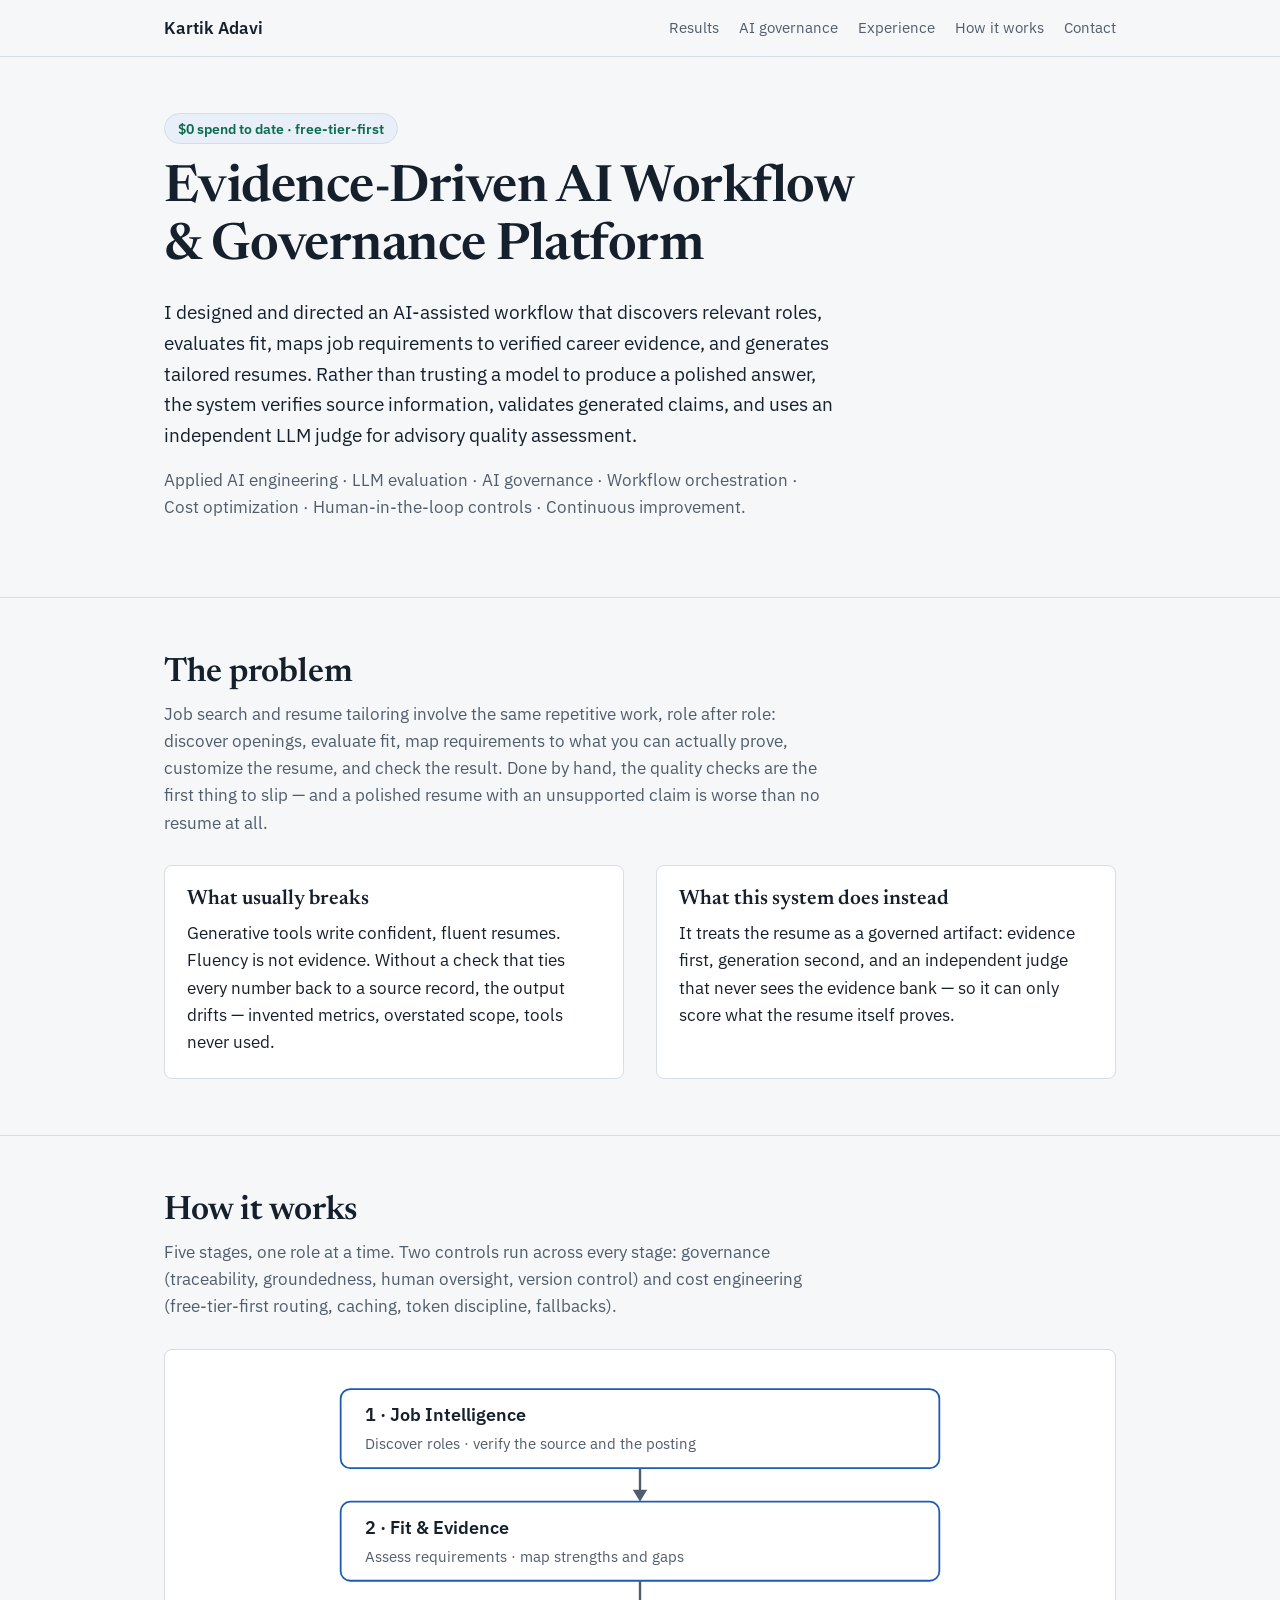
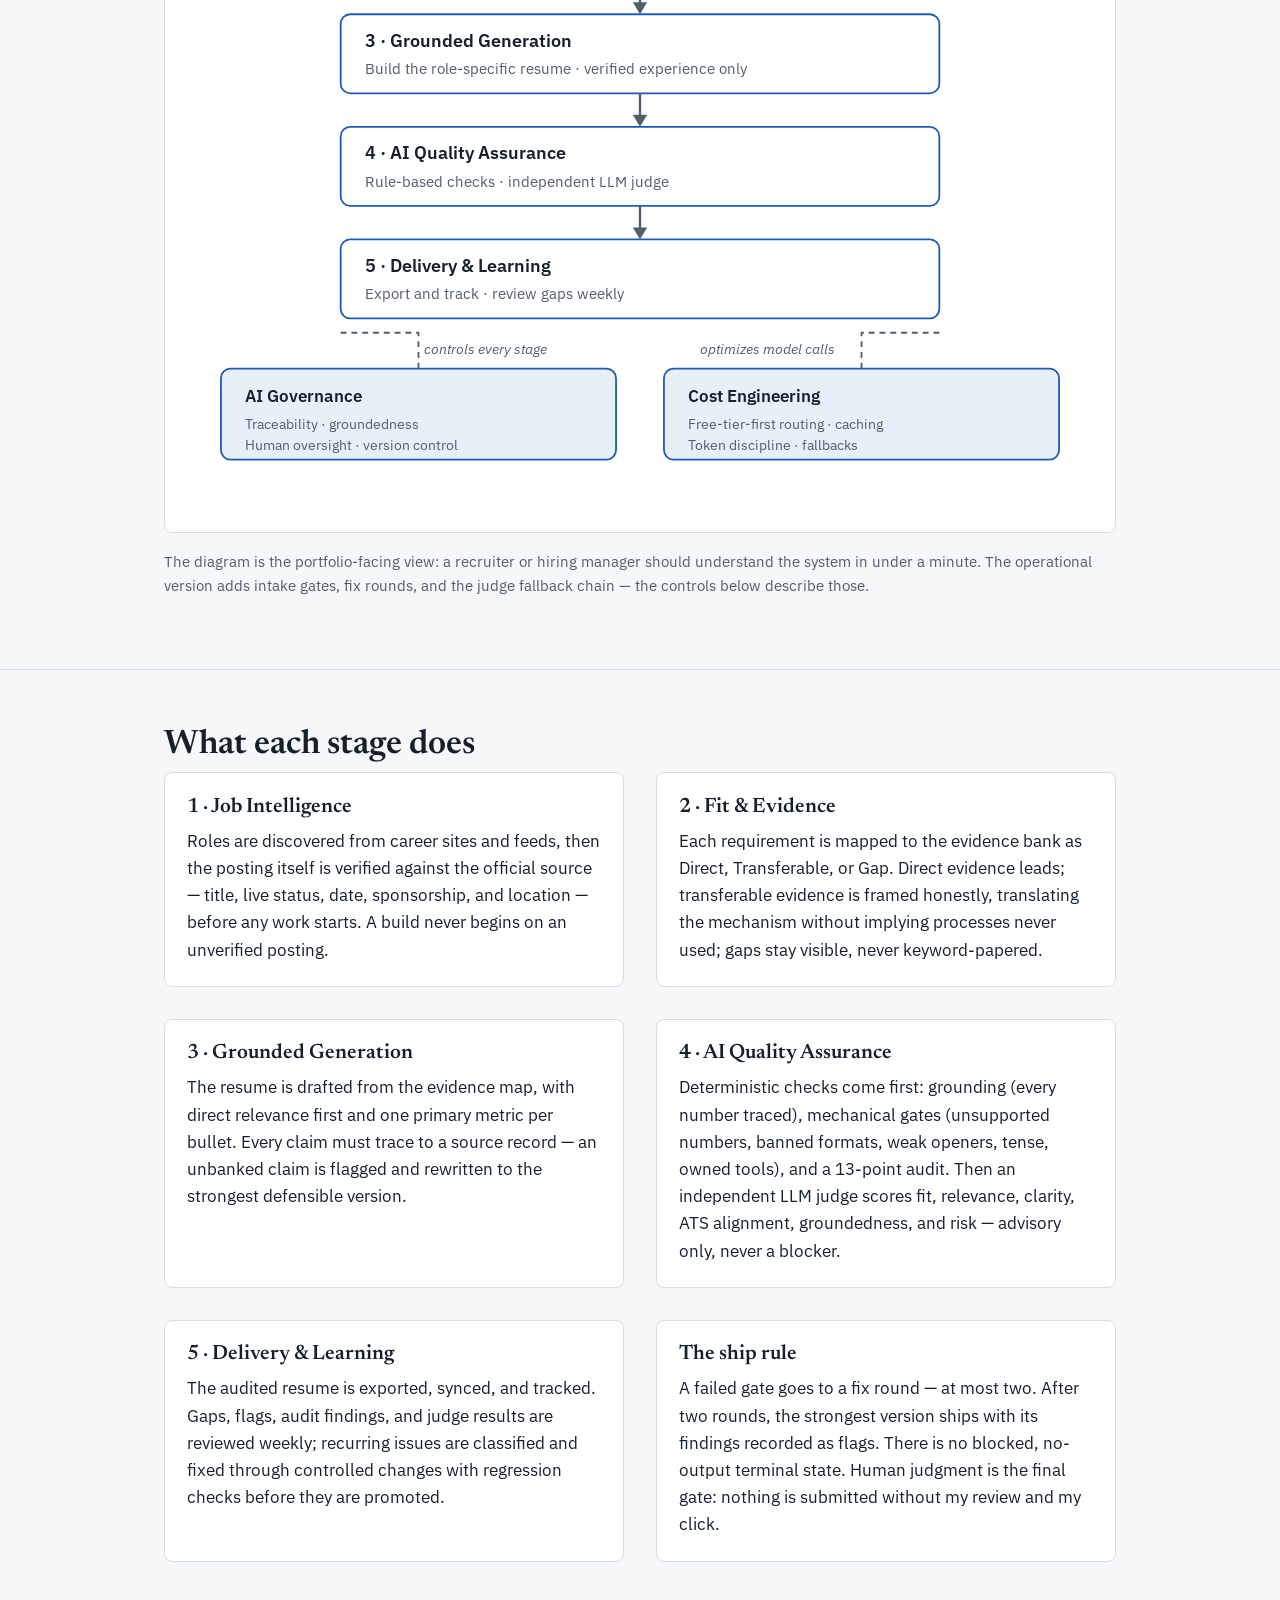
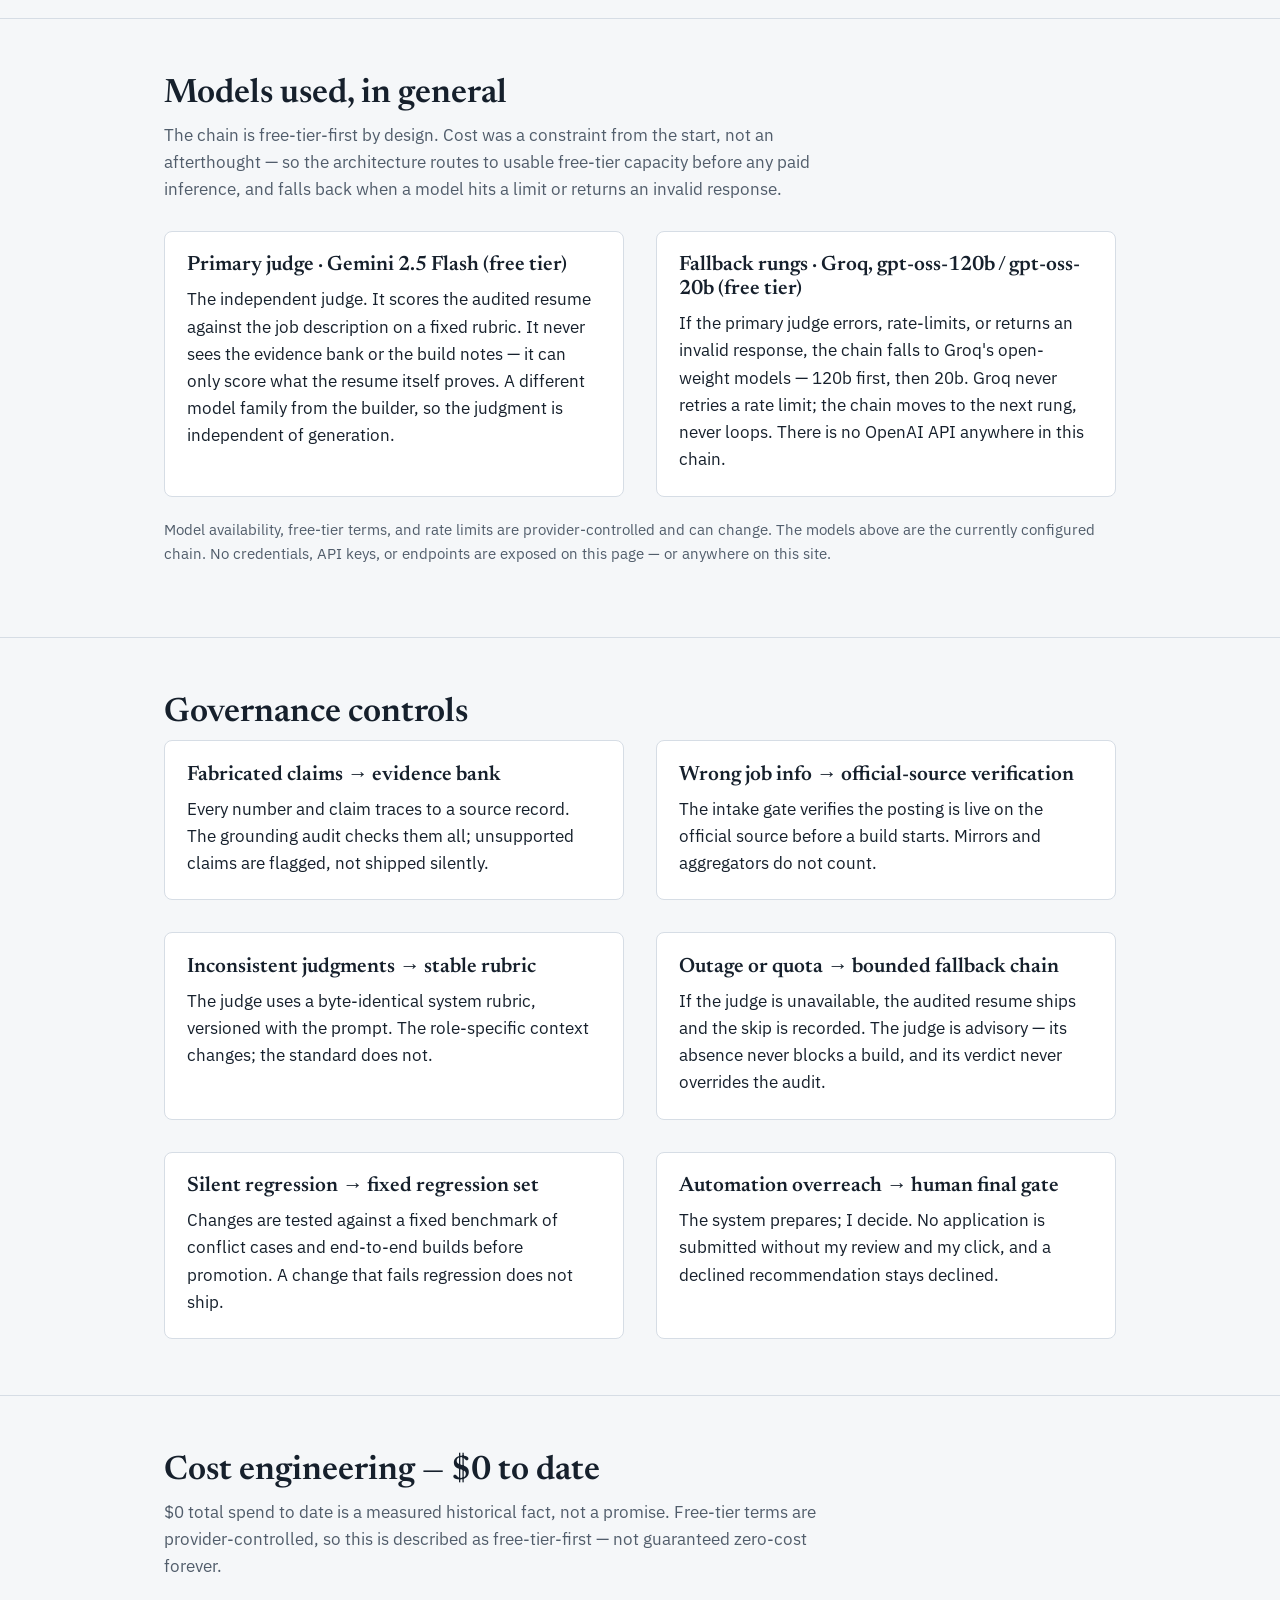
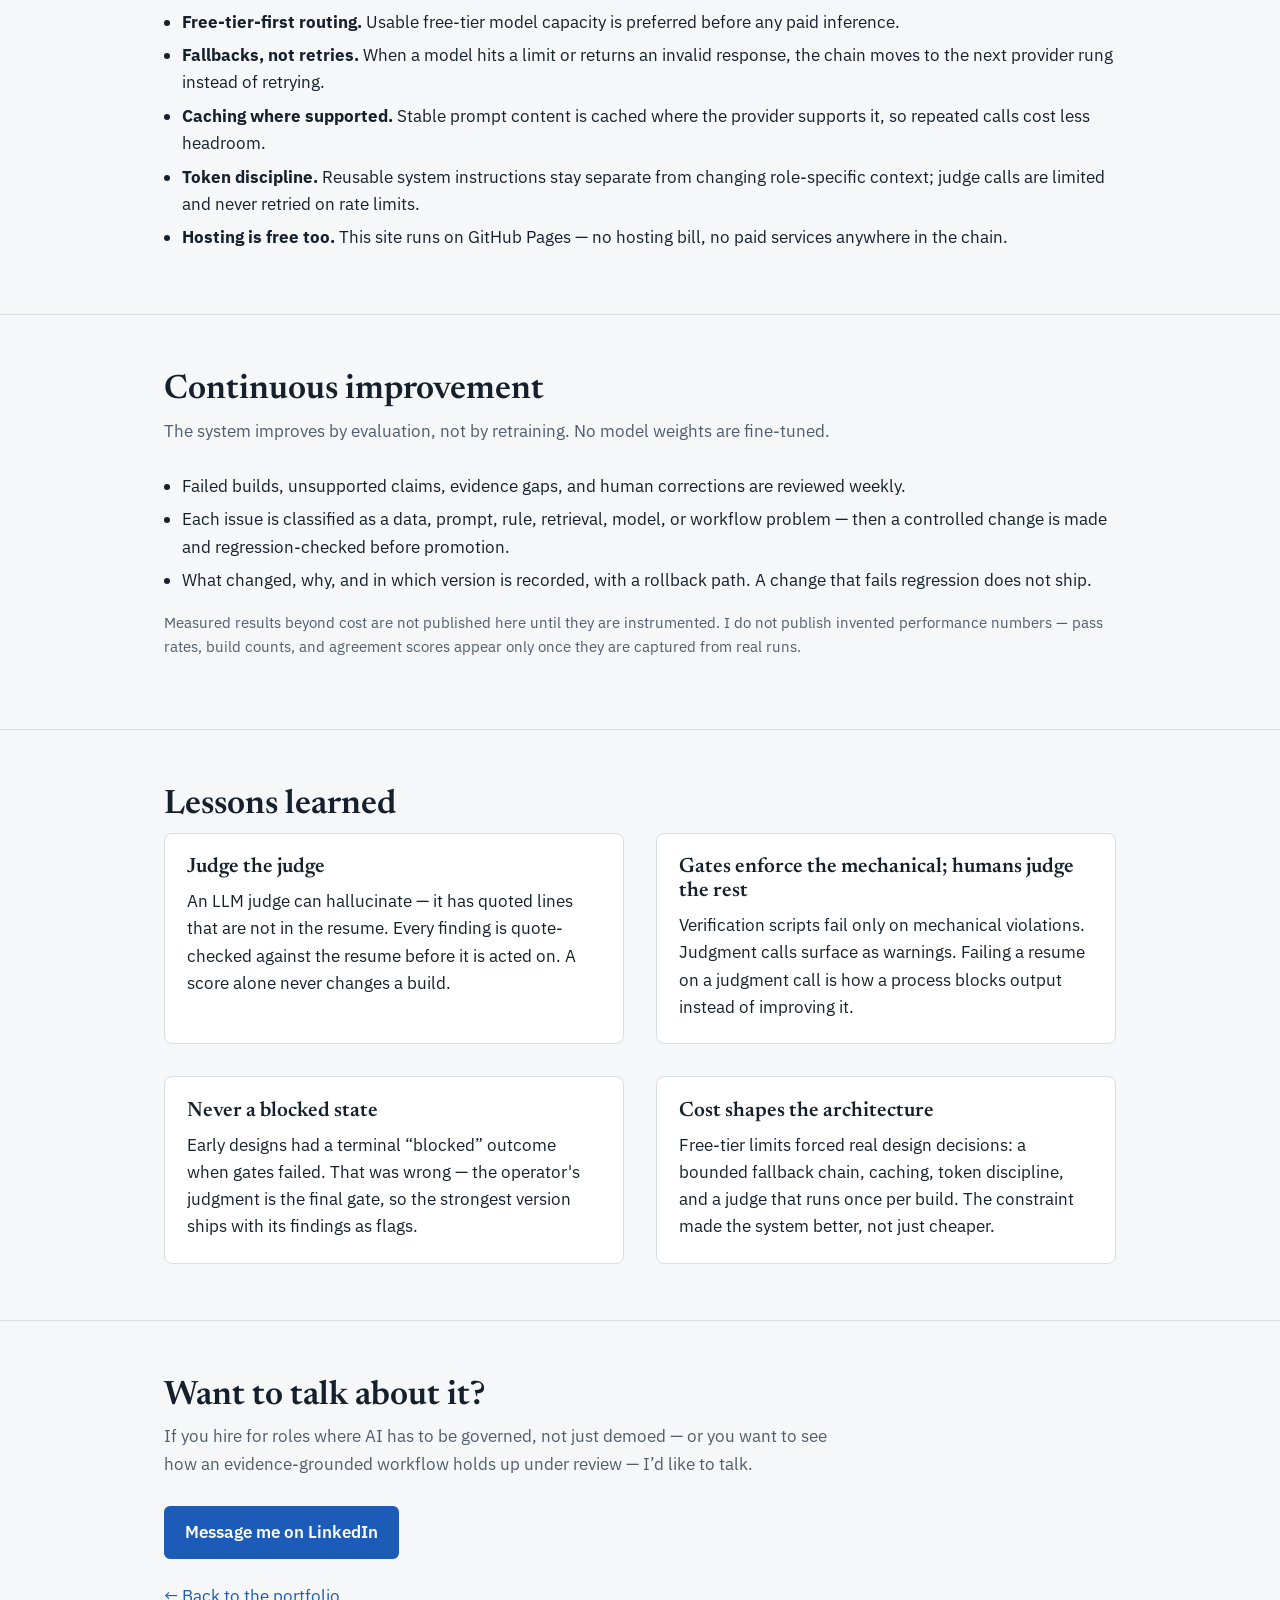
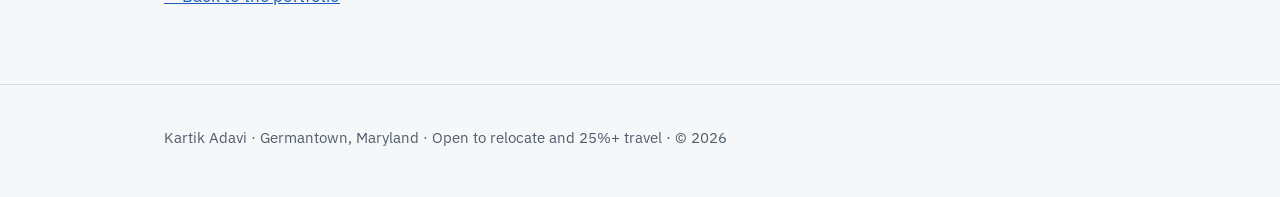
==== project.html @ 3d9ccdd4 "Add project page: Evidence-Driven AI Workflow & Governance Platform (SVG diagram, models, $0 cost, n" ====
<!DOCTYPE html>
<html lang="en">
<head>
<meta charset="utf-8">
<meta name="viewport" content="width=device-width, initial-scale=1">
<title>Evidence-Driven AI Workflow &amp; Governance Platform | Kartik Adavi</title>
<meta name="description" content="How I designed and directed an evidence-grounded AI workflow that discovers roles, maps requirements to verified career evidence, and generates tailored resumes — with an independent LLM judge, governance controls, and $0 spend to date on free tiers.">
<meta property="og:title" content="Evidence-Driven AI Workflow &amp; Governance Platform | Kartik Adavi">
<meta property="og:description" content="Evidence-grounded generation, an independent LLM judge, hard quality gates, and human approval — built free-tier-first, $0 spend to date.">
<meta property="og:type" content="website">
<meta property="og:url" content="https://kartikadavi.github.io/project.html">
<meta name="theme-color" content="#f5f7f9">
<link rel="canonical" href="https://kartikadavi.github.io/project.html">
<link rel="preconnect" href="https://fonts.googleapis.com">
<link rel="preconnect" href="https://fonts.gstatic.com" crossorigin>
<link href="https://fonts.googleapis.com/css2?family=IBM+Plex+Sans:wght@400;500;600&family=Newsreader:opsz,wght@6..72,500;6..72,600&display=swap" rel="stylesheet">
<style>
:root{--bg:#f5f7f9;--surface:#fff;--ink:#16202c;--muted:#515d6b;--line:#d6dde5;--accent:#1d5bb8;--accent-ink:#fff;--soft:#e8eff9;--win:#0d6b4f;
--serif:"Newsreader",Georgia,"Times New Roman",serif;--sans:"IBM Plex Sans",system-ui,-apple-system,"Segoe UI",Roboto,sans-serif}
:root:not([data-theme="light"]){color-scheme:light}
@media (prefers-color-scheme:dark){:root:not([data-theme="light"]){--bg:#10161d;--surface:#18212b;--ink:#e8edf2;--muted:#a3afbc;--line:#2c3947;--accent:#7aa8ee;--accent-ink:#0b1420;--soft:#1c2a3d;--win:#59c9a0;color-scheme:dark}}
:root[data-theme="dark"]{--bg:#10161d;--surface:#18212b;--ink:#e8edf2;--muted:#a3afbc;--line:#2c3947;--accent:#7aa8ee;--accent-ink:#0b1420;--soft:#1c2a3d;--win:#59c9a0;color-scheme:dark}
*{box-sizing:border-box}
html{scroll-behavior:smooth}
@media (prefers-reduced-motion:reduce){html{scroll-behavior:auto}}
body{margin:0;background:var(--bg);color:var(--ink);font:400 1.0625rem/1.6 var(--sans);-webkit-font-smoothing:antialiased}
a{color:var(--accent)}
a:focus-visible{outline:3px solid var(--accent);outline-offset:2px;border-radius:3px}
.skip{position:absolute;left:-999px;top:0;background:var(--accent);color:var(--accent-ink);padding:.6rem 1rem;z-index:10}
.skip:focus{left:0}
.wrap{max-width:62rem;margin:0 auto;padding:0 1.25rem}
header.top{border-bottom:1px solid var(--line)}
header.top .wrap{display:flex;gap:1rem;align-items:center;justify-content:space-between;flex-wrap:wrap;padding-top:.9rem;padding-bottom:.9rem}
.brand{font:600 1.05rem var(--sans);color:var(--ink);text-decoration:none}
nav ul{display:flex;gap:1.25rem;list-style:none;margin:0;padding:0;flex-wrap:wrap}
nav a{color:var(--muted);text-decoration:none;font-size:.95rem}
nav a:hover{color:var(--ink);text-decoration:underline}
h1,h2,h3{font-family:var(--serif);font-weight:600;line-height:1.15;margin:0}
h1{font-size:clamp(2rem,5.5vw,3.2rem);letter-spacing:-.01em;max-width:22ch}
h2{font-size:clamp(1.6rem,3.5vw,2.1rem);margin-bottom:.5rem}
h3{font-size:1.3rem;margin-bottom:.4rem}
section{padding:3.5rem 0;border-top:1px solid var(--line)}
.lede{font-size:1.2rem;max-width:42rem;color:var(--ink);margin:1.25rem 0 0}
.sub{color:var(--muted);max-width:42rem;margin:0 0 1.75rem}
.hero{padding:3.5rem 0 3rem}
.pill{display:inline-block;font:600 .9rem var(--sans);color:var(--win);background:var(--soft);border:1px solid var(--line);border-radius:999px;padding:.3rem .8rem;margin-bottom:1rem}
.cols{display:grid;gap:2rem}
@media (min-width:46rem){.cols{grid-template-columns:1fr 1fr}}
.list{padding-left:1.1rem;margin:.5rem 0 0}
.list li{margin:.4rem 0}
.card{background:var(--surface);border:1px solid var(--line);border-radius:8px;padding:1.4rem}
.card h3{margin-bottom:.5rem}
.card p{margin:.4rem 0 0}
.diagram{background:var(--surface);border:1px solid var(--line);border-radius:8px;padding:1.25rem;overflow-x:auto}
.diagram svg{display:block;min-width:34rem;width:100%;height:auto}
.stage rect{fill:var(--surface);stroke:var(--accent);stroke-width:1.5;rx:8}
.stage text{fill:var(--ink);font-family:var(--sans)}
.stage .t{font-size:15px;font-weight:600}
.stage .s{font-size:12.5px;fill:var(--muted)}
.cross rect{fill:var(--soft);stroke:var(--accent);stroke-width:1.5;rx:8}
.cross text{fill:var(--ink);font-family:var(--sans)}
.cross .t{font-size:14px;font-weight:600}
.cross .s{font-size:12px;fill:var(--muted)}
.arrow{stroke:var(--muted);stroke-width:2;fill:none}
.dash{stroke:var(--muted);stroke-width:1.5;stroke-dasharray:5 4;fill:none}
.dlabel{font-size:11.5px;fill:var(--muted);font-family:var(--sans);font-style:italic}
.note{font-size:.95rem;color:var(--muted)}
footer{padding:2.5rem 0 3rem;border-top:1px solid var(--line);color:var(--muted);font-size:.95rem}
@media print{nav{display:none}body{background:#fff}section{padding:1.5rem 0}}
</style>
</head>
<body>
<a class="skip" href="#main">Skip to content</a>
<header class="top"><div class="wrap">
<a class="brand" href="index.html">Kartik Adavi</a>
<nav aria-label="Primary"><ul>
<li><a href="index.html#results">Results</a></li>
<li><a href="index.html#ai">AI governance</a></li>
<li><a href="index.html#experience">Experience</a></li>
<li><a href="#how">How it works</a></li>
<li><a href="index.html#contact">Contact</a></li>
</ul></nav>
</div></header>

<main id="main">
<section class="hero" id="top" style="border-top:0"><div class="wrap">
<span class="pill">$0 spend to date · free-tier-first</span>
<h1>Evidence-Driven AI Workflow &amp; Governance Platform</h1>
<p class="lede">I designed and directed an AI-assisted workflow that discovers relevant roles, evaluates fit, maps job requirements to verified career evidence, and generates tailored resumes. Rather than trusting a model to produce a polished answer, the system verifies source information, validates generated claims, and uses an independent LLM judge for advisory quality assessment.</p>
<p class="sub" style="margin-top:1rem">Applied AI engineering · LLM evaluation · AI governance · Workflow orchestration · Cost optimization · Human-in-the-loop controls · Continuous improvement.</p>
</div></section>

<section id="problem"><div class="wrap">
<h2>The problem</h2>
<p class="sub">Job search and resume tailoring involve the same repetitive work, role after role: discover openings, evaluate fit, map requirements to what you can actually prove, customize the resume, and check the result. Done by hand, the quality checks are the first thing to slip — and a polished resume with an unsupported claim is worse than no resume at all.</p>
<div class="cols">
<div class="card"><h3>What usually breaks</h3><p>Generative tools write confident, fluent resumes. Fluency is not evidence. Without a check that ties every number back to a source record, the output drifts — invented metrics, overstated scope, tools never used.</p></div>
<div class="card"><h3>What this system does instead</h3><p>It treats the resume as a governed artifact: evidence first, generation second, and an independent judge that never sees the evidence bank — so it can only score what the resume itself proves.</p></div>
</div>
</div></section>

<section id="how"><div class="wrap">
<h2>How it works</h2>
<p class="sub">Five stages, one role at a time. Two controls run across every stage: governance (traceability, groundedness, human oversight, version control) and cost engineering (free-tier-first routing, caching, token discipline, fallbacks).</p>
<div class="diagram" role="img" aria-label="Five-stage workflow: Job Intelligence, Fit and Evidence, Grounded Generation, AI Quality Assurance, Delivery and Learning. AI Governance controls every stage; Cost Engineering optimizes model calls.">
<svg viewBox="0 0 760 620" xmlns="http://www.w3.org/2000/svg">
<!-- Stage 1 -->
<g class="stage"><rect x="130" y="16" width="500" height="66" rx="8"></rect><text class="t" x="150" y="43">1 · Job Intelligence</text><text class="s" x="150" y="66">Discover roles · verify the source and the posting</text></g>
<!-- Arrow 1-2 -->
<path class="arrow" d="M380 82 L380 104"></path><path d="M374 100 L380 110 L386 100 Z" fill="var(--muted)"></path>
<!-- Stage 2 -->
<g class="stage"><rect x="130" y="110" width="500" height="66" rx="8"></rect><text class="t" x="150" y="137">2 · Fit &amp; Evidence</text><text class="s" x="150" y="160">Assess requirements · map strengths and gaps</text></g>
<!-- Arrow 2-3 -->
<path class="arrow" d="M380 176 L380 198"></path><path d="M374 194 L380 204 L386 194 Z" fill="var(--muted)"></path>
<!-- Stage 3 -->
<g class="stage"><rect x="130" y="204" width="500" height="66" rx="8"></rect><text class="t" x="150" y="231">3 · Grounded Generation</text><text class="s" x="150" y="254">Build the role-specific resume · verified experience only</text></g>
<!-- Arrow 3-4 -->
<path class="arrow" d="M380 270 L380 292"></path><path d="M374 288 L380 298 L386 288 Z" fill="var(--muted)"></path>
<!-- Stage 4 -->
<g class="stage"><rect x="130" y="298" width="500" height="66" rx="8"></rect><text class="t" x="150" y="325">4 · AI Quality Assurance</text><text class="s" x="150" y="348">Rule-based checks · independent LLM judge</text></g>
<!-- Arrow 4-5 -->
<path class="arrow" d="M380 364 L380 386"></path><path d="M374 382 L380 392 L386 382 Z" fill="var(--muted)"></path>
<!-- Stage 5 -->
<g class="stage"><rect x="130" y="392" width="500" height="66" rx="8"></rect><text class="t" x="150" y="419">5 · Delivery &amp; Learning</text><text class="s" x="150" y="442">Export and track · review gaps weekly</text></g>
<!-- Governance box -->
<g class="cross"><rect x="30" y="500" width="330" height="76" rx="8"></rect><text class="t" x="50" y="528">AI Governance</text><text class="s" x="50" y="550">Traceability · groundedness</text><text class="s" x="50" y="568">Human oversight · version control</text></g>
<!-- Cost box -->
<g class="cross"><rect x="400" y="500" width="330" height="76" rx="8"></rect><text class="t" x="420" y="528">Cost Engineering</text><text class="s" x="420" y="550">Free-tier-first routing · caching</text><text class="s" x="420" y="568">Token discipline · fallbacks</text></g>
<!-- Dashed connectors -->
<path class="dash" d="M195 500 L195 470 L130 470"></path>
<path class="dash" d="M565 500 L565 470 L630 470"></path>
<text class="dlabel" x="200" y="488">controls every stage</text>
<text class="dlabel" x="430" y="488">optimizes model calls</text>
</svg>
</div>
<p class="note" style="margin-top:1rem">The diagram is the portfolio-facing view: a recruiter or hiring manager should understand the system in under a minute. The operational version adds intake gates, fix rounds, and the judge fallback chain — the controls below describe those.</p>
</div></section>

<section id="stages"><div class="wrap">
<h2>What each stage does</h2>
<div class="cols">
<div class="card"><h3>1 · Job Intelligence</h3><p>Roles are discovered from career sites and feeds, then the posting itself is verified against the official source — title, live status, date, sponsorship, and location — before any work starts. A build never begins on an unverified posting.</p></div>
<div class="card"><h3>2 · Fit &amp; Evidence</h3><p>Each requirement is mapped to the evidence bank as Direct, Transferable, or Gap. Direct evidence leads; transferable evidence is framed honestly, translating the mechanism without implying processes never used; gaps stay visible, never keyword-papered.</p></div>
<div class="card"><h3>3 · Grounded Generation</h3><p>The resume is drafted from the evidence map, with direct relevance first and one primary metric per bullet. Every claim must trace to a source record — an unbanked claim is flagged and rewritten to the strongest defensible version.</p></div>
<div class="card"><h3>4 · AI Quality Assurance</h3><p>Deterministic checks come first: grounding (every number traced), mechanical gates (unsupported numbers, banned formats, weak openers, tense, owned tools), and a 13-point audit. Then an independent LLM judge scores fit, relevance, clarity, ATS alignment, groundedness, and risk — advisory only, never a blocker.</p></div>
<div class="card"><h3>5 · Delivery &amp; Learning</h3><p>The audited resume is exported, synced, and tracked. Gaps, flags, audit findings, and judge results are reviewed weekly; recurring issues are classified and fixed through controlled changes with regression checks before they are promoted.</p></div>
<div class="card"><h3>The ship rule</h3><p>A failed gate goes to a fix round — at most two. After two rounds, the strongest version ships with its findings recorded as flags. There is no blocked, no-output terminal state. Human judgment is the final gate: nothing is submitted without my review and my click.</p></div>
</div>
</div></section>

<section id="models"><div class="wrap">
<h2>Models used, in general</h2>
<p class="sub">The chain is free-tier-first by design. Cost was a constraint from the start, not an afterthought — so the architecture routes to usable free-tier capacity before any paid inference, and falls back when a model hits a limit or returns an invalid response.</p>
<div class="cols">
<div class="card"><h3>Primary judge · Gemini 2.5 Flash (free tier)</h3><p>The independent judge. It scores the audited resume against the job description on a fixed rubric. It never sees the evidence bank or the build notes — it can only score what the resume itself proves. A different model family from the builder, so the judgment is independent of generation.</p></div>
<div class="card"><h3>Fallback rungs · Groq, gpt-oss-120b / gpt-oss-20b (free tier)</h3><p>If the primary judge errors, rate-limits, or returns an invalid response, the chain falls to Groq's open-weight models — 120b first, then 20b. Groq never retries a rate limit; the chain moves to the next rung, never loops. There is no OpenAI API anywhere in this chain.</p></div>
</div>
<p class="note" style="margin-top:1.25rem">Model availability, free-tier terms, and rate limits are provider-controlled and can change. The models above are the currently configured chain. No credentials, API keys, or endpoints are exposed on this page — or anywhere on this site.</p>
</div></section>

<section id="governance"><div class="wrap">
<h2>Governance controls</h2>
<div class="cols">
<div class="card"><h3>Fabricated claims → evidence bank</h3><p>Every number and claim traces to a source record. The grounding audit checks them all; unsupported claims are flagged, not shipped silently.</p></div>
<div class="card"><h3>Wrong job info → official-source verification</h3><p>The intake gate verifies the posting is live on the official source before a build starts. Mirrors and aggregators do not count.</p></div>
<div class="card"><h3>Inconsistent judgments → stable rubric</h3><p>The judge uses a byte-identical system rubric, versioned with the prompt. The role-specific context changes; the standard does not.</p></div>
<div class="card"><h3>Outage or quota → bounded fallback chain</h3><p>If the judge is unavailable, the audited resume ships and the skip is recorded. The judge is advisory — its absence never blocks a build, and its verdict never overrides the audit.</p></div>
<div class="card"><h3>Silent regression → fixed regression set</h3><p>Changes are tested against a fixed benchmark of conflict cases and end-to-end builds before promotion. A change that fails regression does not ship.</p></div>
<div class="card"><h3>Automation overreach → human final gate</h3><p>The system prepares; I decide. No application is submitted without my review and my click, and a declined recommendation stays declined.</p></div>
</div>
</div></section>

<section id="cost"><div class="wrap">
<h2>Cost engineering — $0 to date</h2>
<p class="sub">$0 total spend to date is a measured historical fact, not a promise. Free-tier terms are provider-controlled, so this is described as free-tier-first — not guaranteed zero-cost forever.</p>
<ul class="list">
<li><strong>Free-tier-first routing.</strong> Usable free-tier model capacity is preferred before any paid inference.</li>
<li><strong>Fallbacks, not retries.</strong> When a model hits a limit or returns an invalid response, the chain moves to the next provider rung instead of retrying.</li>
<li><strong>Caching where supported.</strong> Stable prompt content is cached where the provider supports it, so repeated calls cost less headroom.</li>
<li><strong>Token discipline.</strong> Reusable system instructions stay separate from changing role-specific context; judge calls are limited and never retried on rate limits.</li>
<li><strong>Hosting is free too.</strong> This site runs on GitHub Pages — no hosting bill, no paid services anywhere in the chain.</li>
</ul>
</div></section>

<section id="improvement"><div class="wrap">
<h2>Continuous improvement</h2>
<p class="sub">The system improves by evaluation, not by retraining. No model weights are fine-tuned.</p>
<ul class="list">
<li>Failed builds, unsupported claims, evidence gaps, and human corrections are reviewed weekly.</li>
<li>Each issue is classified as a data, prompt, rule, retrieval, model, or workflow problem — then a controlled change is made and regression-checked before promotion.</li>
<li>What changed, why, and in which version is recorded, with a rollback path. A change that fails regression does not ship.</li>
</ul>
<p class="note">Measured results beyond cost are not published here until they are instrumented. I do not publish invented performance numbers — pass rates, build counts, and agreement scores appear only once they are captured from real runs.</p>
</div></section>

<section id="lessons"><div class="wrap">
<h2>Lessons learned</h2>
<div class="cols">
<div class="card"><h3>Judge the judge</h3><p>An LLM judge can hallucinate — it has quoted lines that are not in the resume. Every finding is quote-checked against the resume before it is acted on. A score alone never changes a build.</p></div>
<div class="card"><h3>Gates enforce the mechanical; humans judge the rest</h3><p>Verification scripts fail only on mechanical violations. Judgment calls surface as warnings. Failing a resume on a judgment call is how a process blocks output instead of improving it.</p></div>
<div class="card"><h3>Never a blocked state</h3><p>Early designs had a terminal “blocked” outcome when gates failed. That was wrong — the operator's judgment is the final gate, so the strongest version ships with its findings as flags.</p></div>
<div class="card"><h3>Cost shapes the architecture</h3><p>Free-tier limits forced real design decisions: a bounded fallback chain, caching, token discipline, and a judge that runs once per build. The constraint made the system better, not just cheaper.</p></div>
</div>
</div></section>

<section id="contact"><div class="wrap">
<h2>Want to talk about it?</h2>
<p class="sub">If you hire for roles where AI has to be governed, not just demoed — or you want to see how an evidence-grounded workflow holds up under review — I’d like to talk.</p>
<div class="cta" style="margin-top:0"><a class="btn primary" href="https://www.linkedin.com/in/kartikadavi" rel="noopener" style="display:inline-block;padding:.7rem 1.2rem;border-radius:6px;font-weight:600;text-decoration:none;border:2px solid var(--accent);background:var(--accent);color:var(--accent-ink)">Message me on LinkedIn</a></div>
<p style="margin-top:1.5rem"><a href="index.html">← Back to the portfolio</a></p>
</div></section>
</main>

<footer><div class="wrap">Kartik Adavi · Germantown, Maryland · Open to relocate and 25%+ travel · © 2026</div></footer>
</body>
</html>
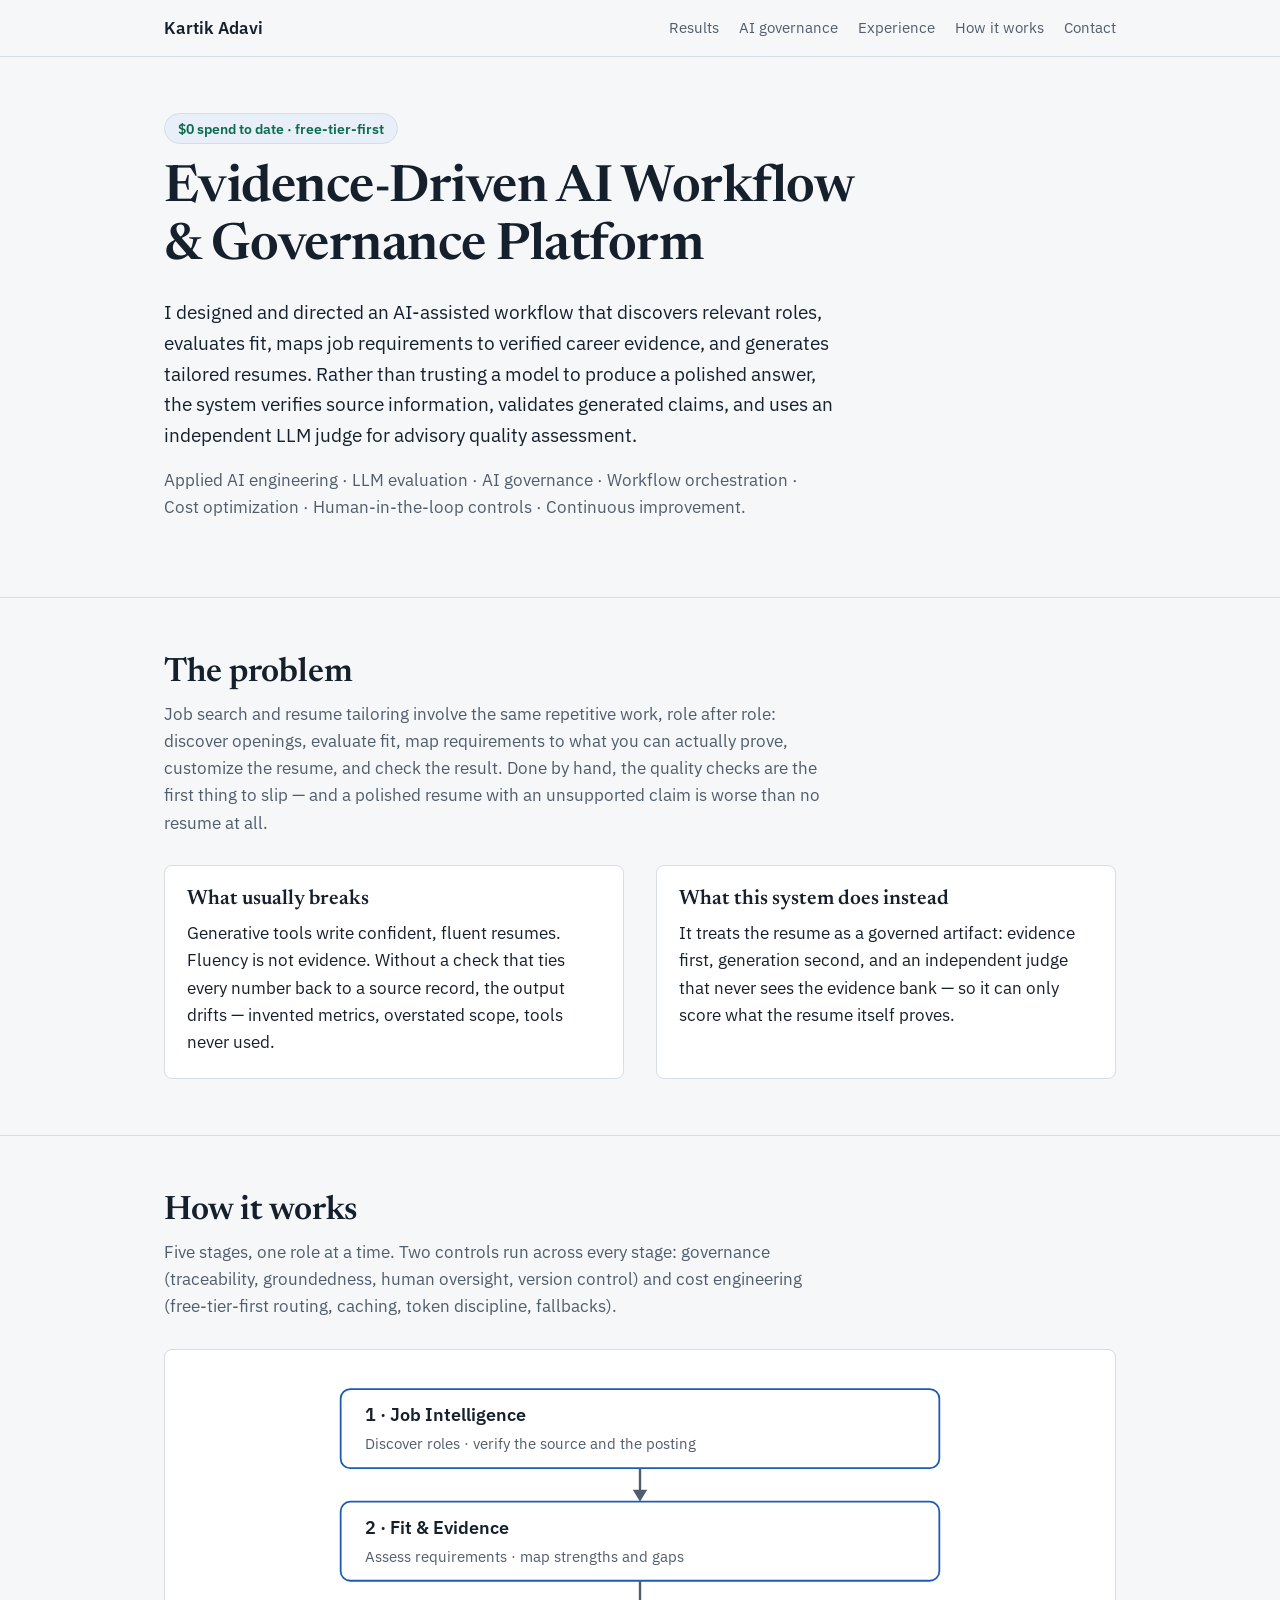
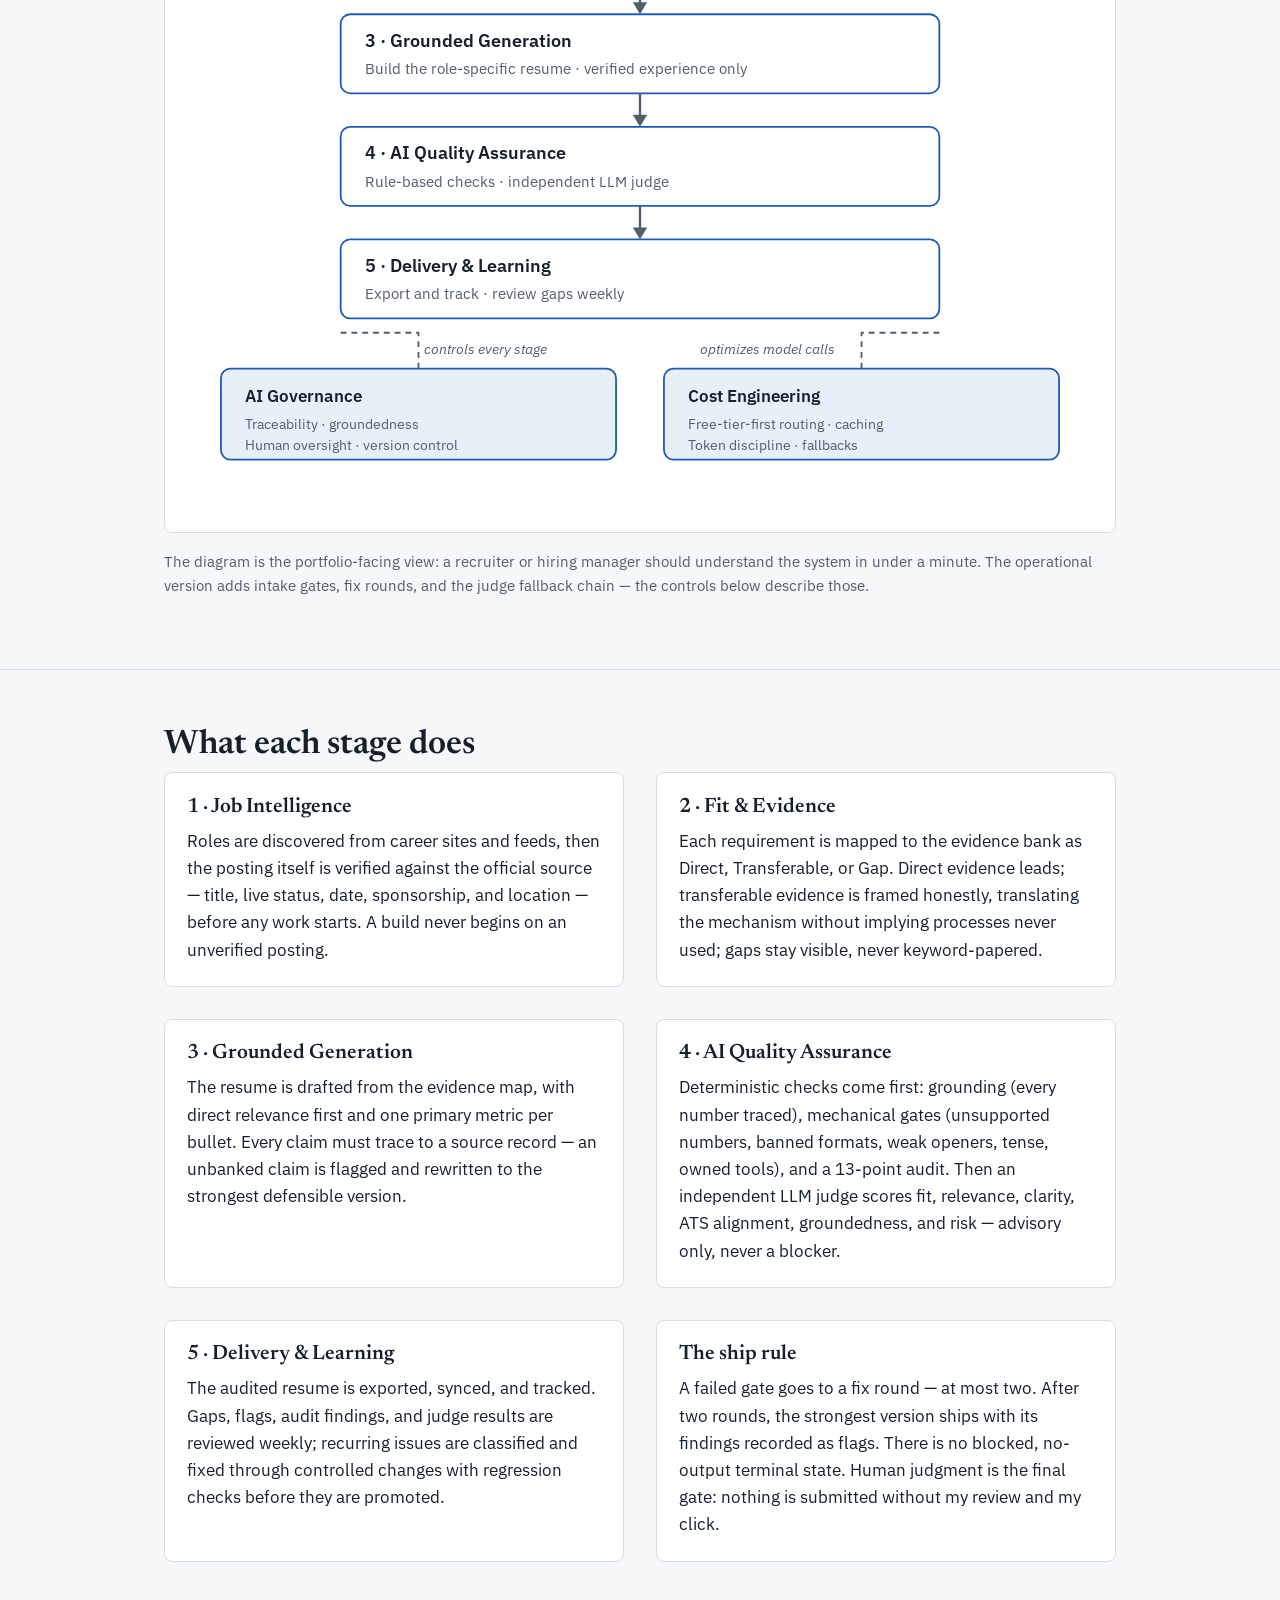
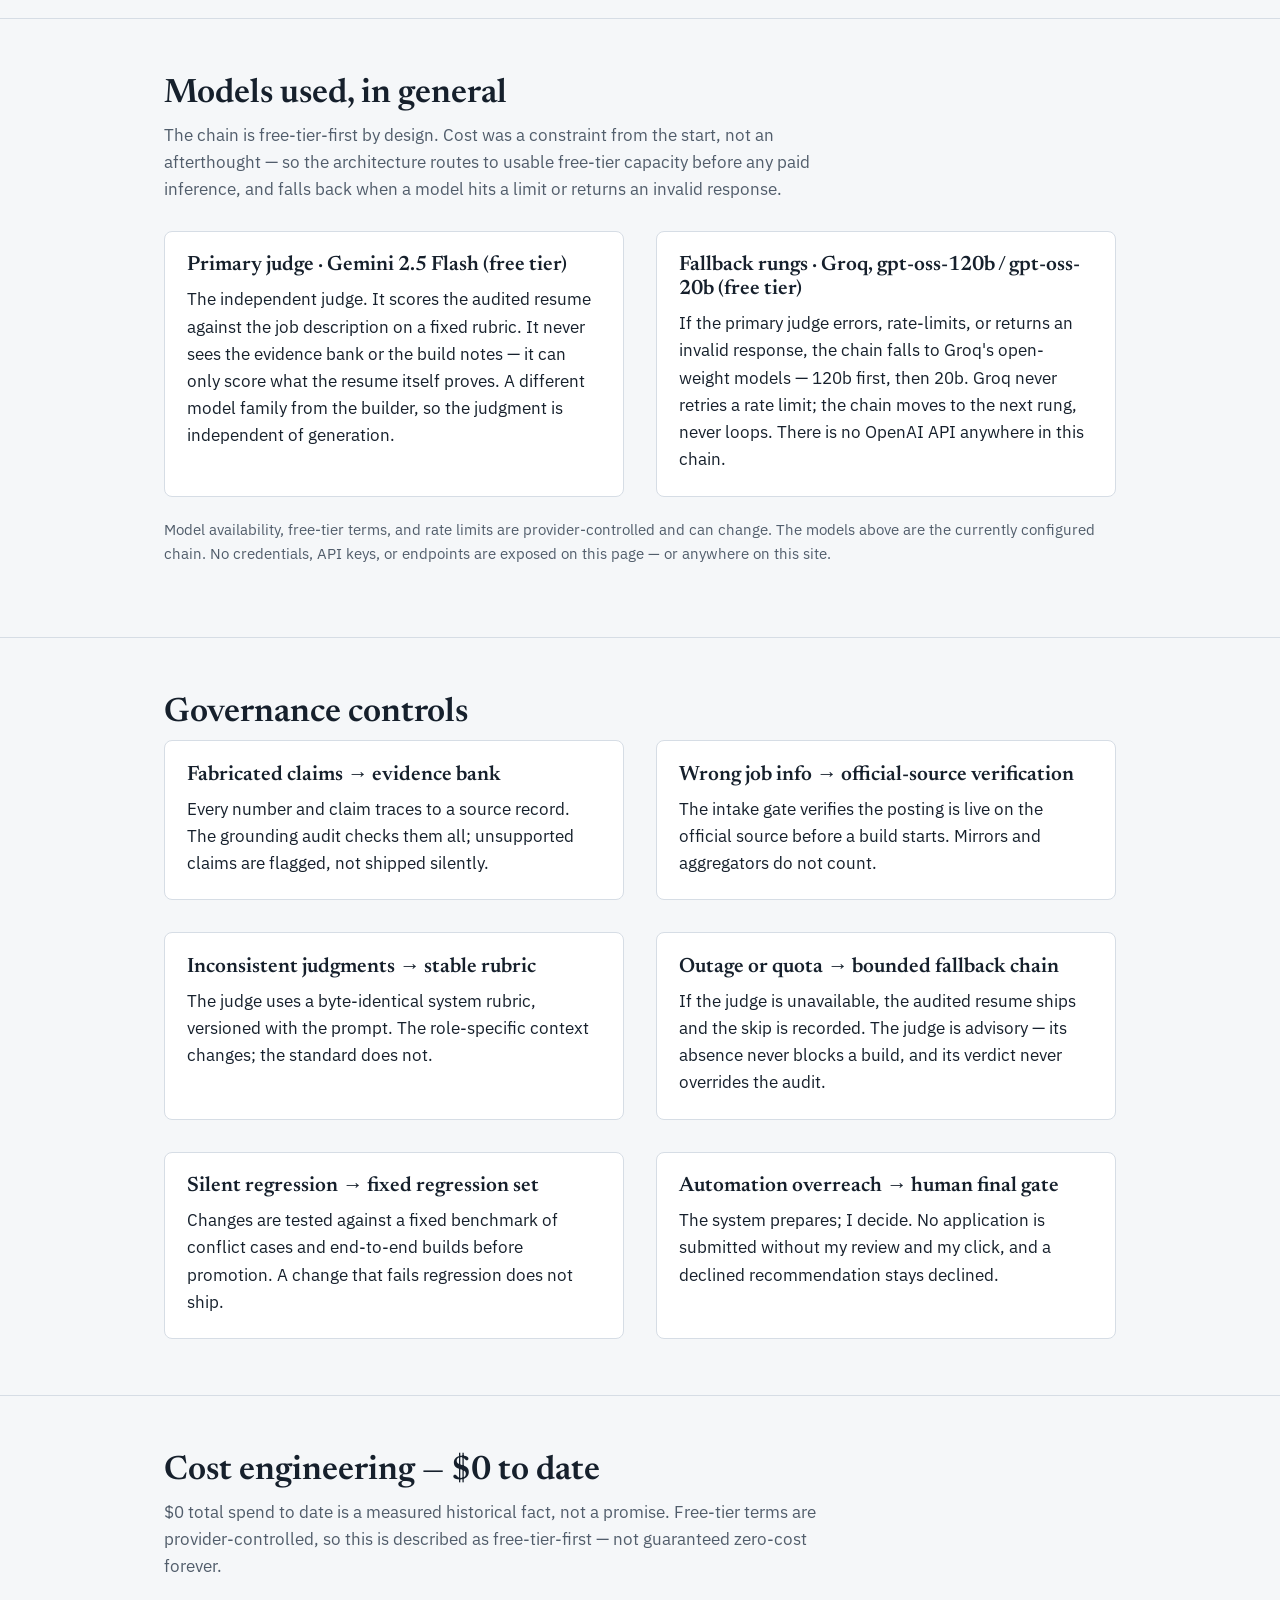
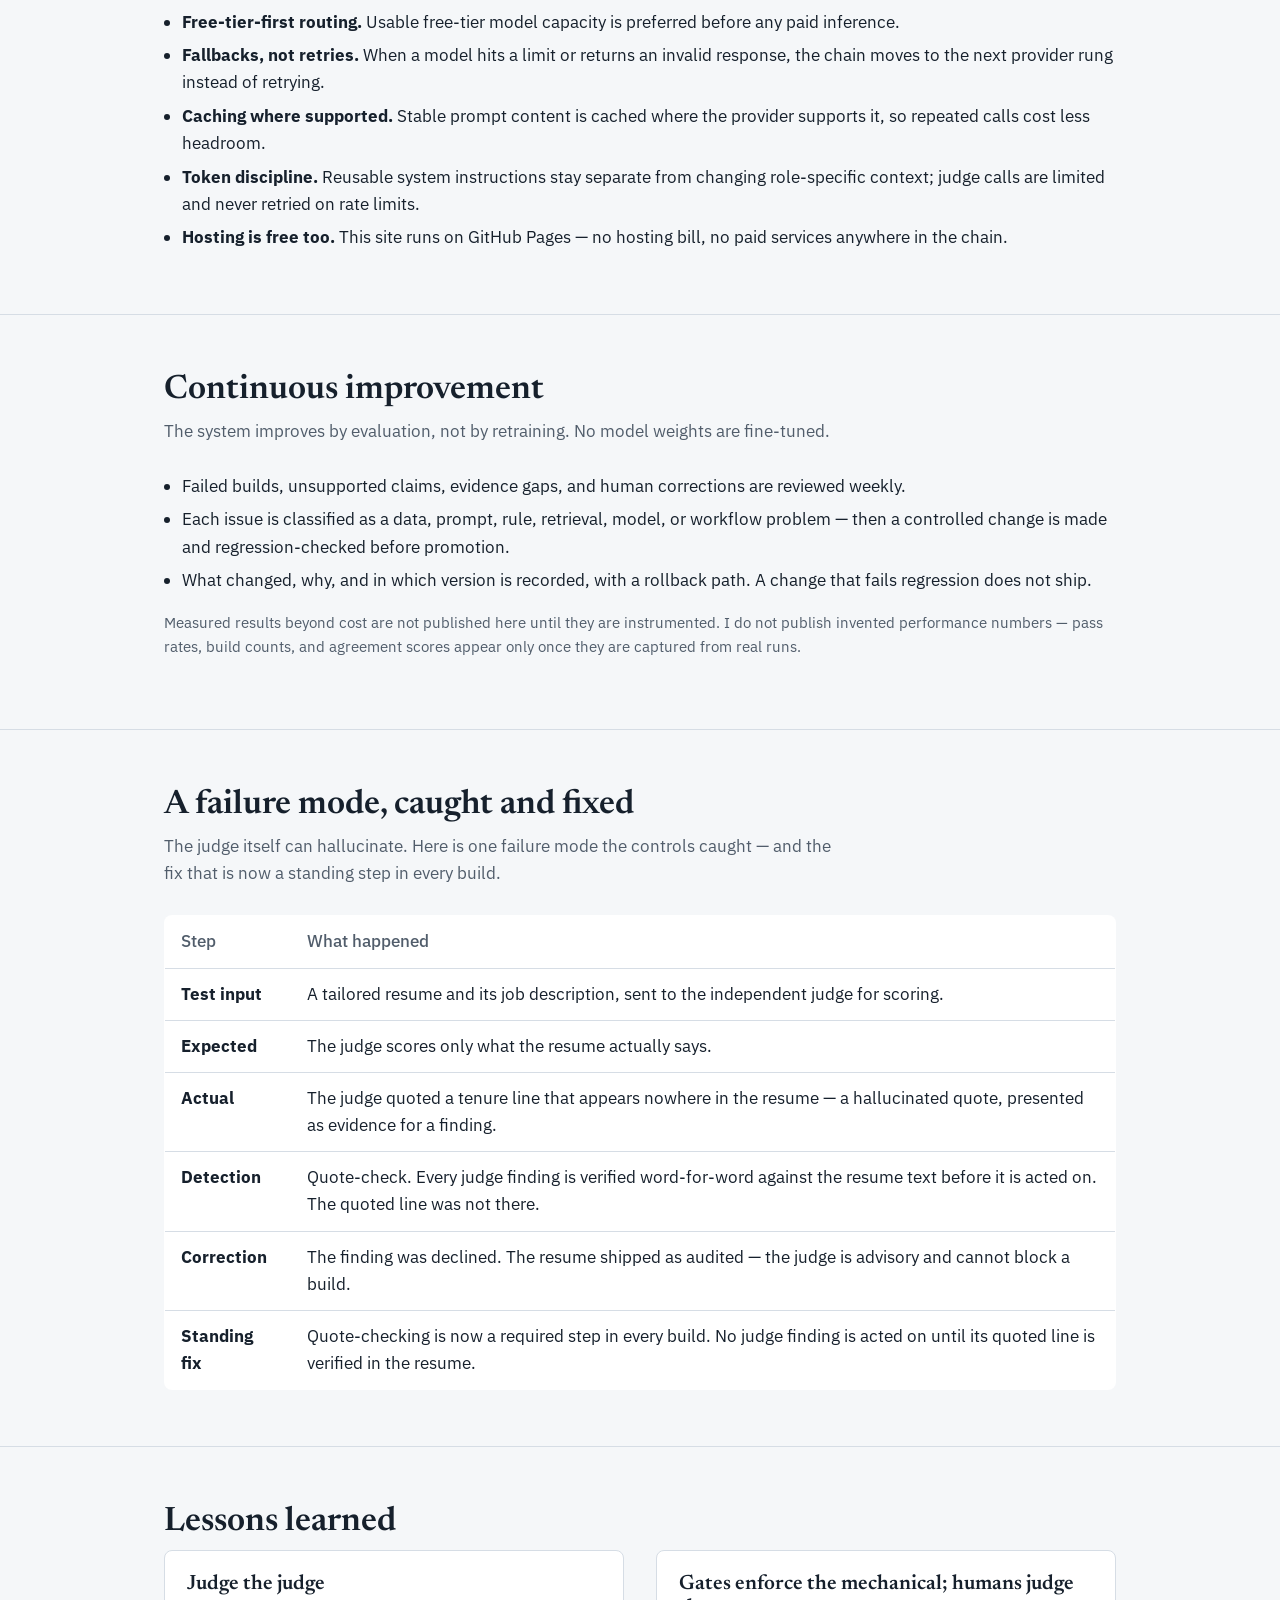
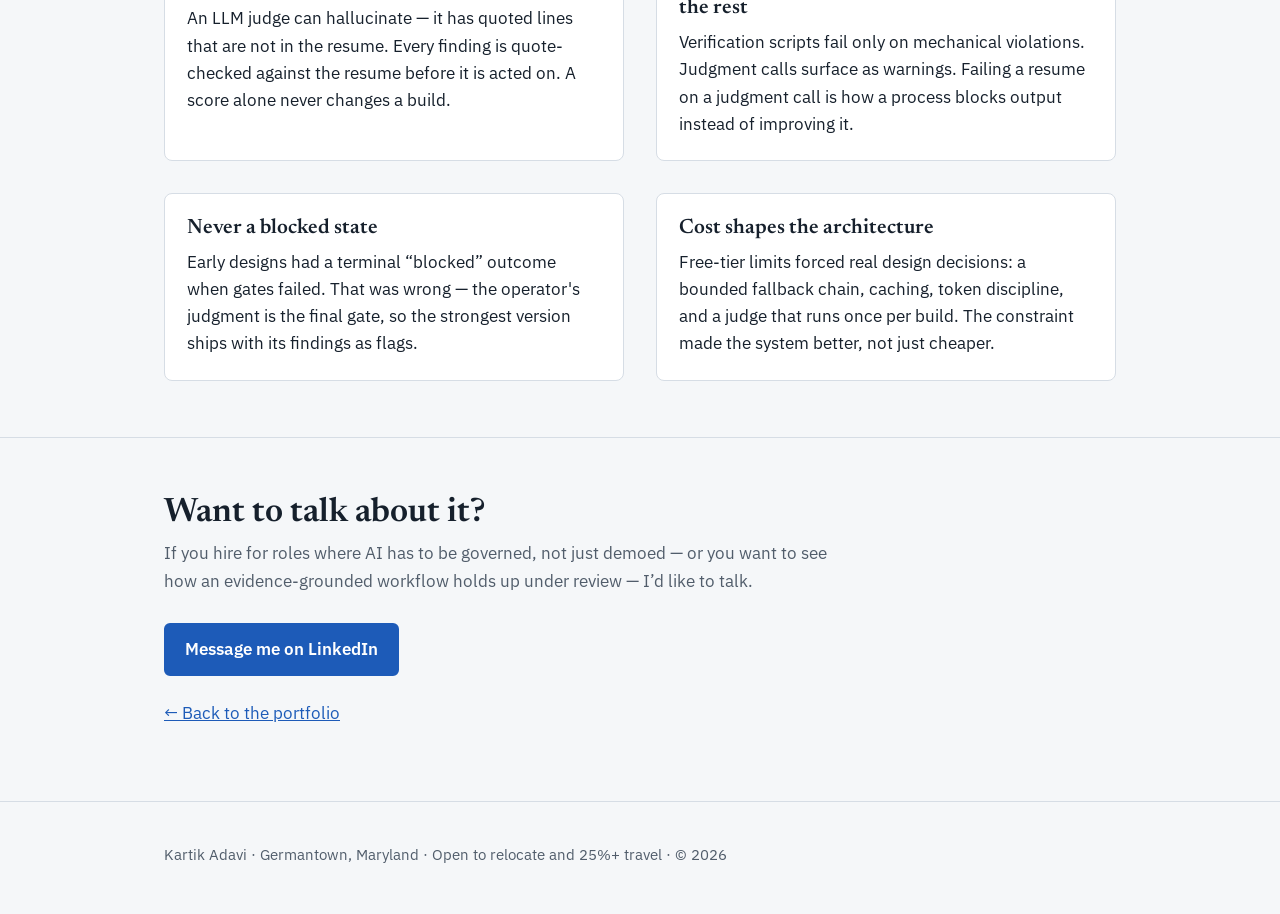
==== commit 9293e802: "Project page: add 'A failure mode, caught and fixed' section (judge hallucination, quote-check stand" ====
--- a/project.html
+++ b/project.html
@@ -193,6 +193,21 @@
 <p class="note">Measured results beyond cost are not published here until they are instrumented. I do not publish invented performance numbers — pass rates, build counts, and agreement scores appear only once they are captured from real runs.</p>
 </div></section>
 
+<section id="failure"><div class="wrap">
+<h2>A failure mode, caught and fixed</h2>
+<p class="sub">The judge itself can hallucinate. Here is one failure mode the controls caught — and the fix that is now a standing step in every build.</p>
+<div class="tablewrap" style="overflow-x:auto"><table class="ledger" style="width:100%;border-collapse:collapse;background:var(--surface);border:1px solid var(--line);border-radius:8px;overflow:hidden">
+<thead><tr><th scope="col" style="text-align:left;padding:.75rem 1rem;border-bottom:1px solid var(--line);font-weight:500;color:var(--muted)">Step</th><th scope="col" style="text-align:left;padding:.75rem 1rem;border-bottom:1px solid var(--line);font-weight:500;color:var(--muted)">What happened</th></tr></thead>
+<tbody>
+<tr><th scope="row" style="text-align:left;padding:.75rem 1rem;border-bottom:1px solid var(--line);vertical-align:top">Test input</th><td style="padding:.75rem 1rem;border-bottom:1px solid var(--line);vertical-align:top">A tailored resume and its job description, sent to the independent judge for scoring.</td></tr>
+<tr><th scope="row" style="text-align:left;padding:.75rem 1rem;border-bottom:1px solid var(--line);vertical-align:top">Expected</th><td style="padding:.75rem 1rem;border-bottom:1px solid var(--line);vertical-align:top">The judge scores only what the resume actually says.</td></tr>
+<tr><th scope="row" style="text-align:left;padding:.75rem 1rem;border-bottom:1px solid var(--line);vertical-align:top">Actual</th><td style="padding:.75rem 1rem;border-bottom:1px solid var(--line);vertical-align:top">The judge quoted a tenure line that appears nowhere in the resume — a hallucinated quote, presented as evidence for a finding.</td></tr>
+<tr><th scope="row" style="text-align:left;padding:.75rem 1rem;border-bottom:1px solid var(--line);vertical-align:top">Detection</th><td style="padding:.75rem 1rem;border-bottom:1px solid var(--line);vertical-align:top">Quote-check. Every judge finding is verified word-for-word against the resume text before it is acted on. The quoted line was not there.</td></tr>
+<tr><th scope="row" style="text-align:left;padding:.75rem 1rem;border-bottom:1px solid var(--line);vertical-align:top">Correction</th><td style="padding:.75rem 1rem;border-bottom:1px solid var(--line);vertical-align:top">The finding was declined. The resume shipped as audited — the judge is advisory and cannot block a build.</td></tr>
+<tr><th scope="row" style="text-align:left;padding:.75rem 1rem;border-bottom:0;vertical-align:top">Standing fix</th><td style="padding:.75rem 1rem;border-bottom:0;vertical-align:top">Quote-checking is now a required step in every build. No judge finding is acted on until its quoted line is verified in the resume.</td></tr>
+</tbody></table></div>
+</div></section>
+
 <section id="lessons"><div class="wrap">
 <h2>Lessons learned</h2>
 <div class="cols">
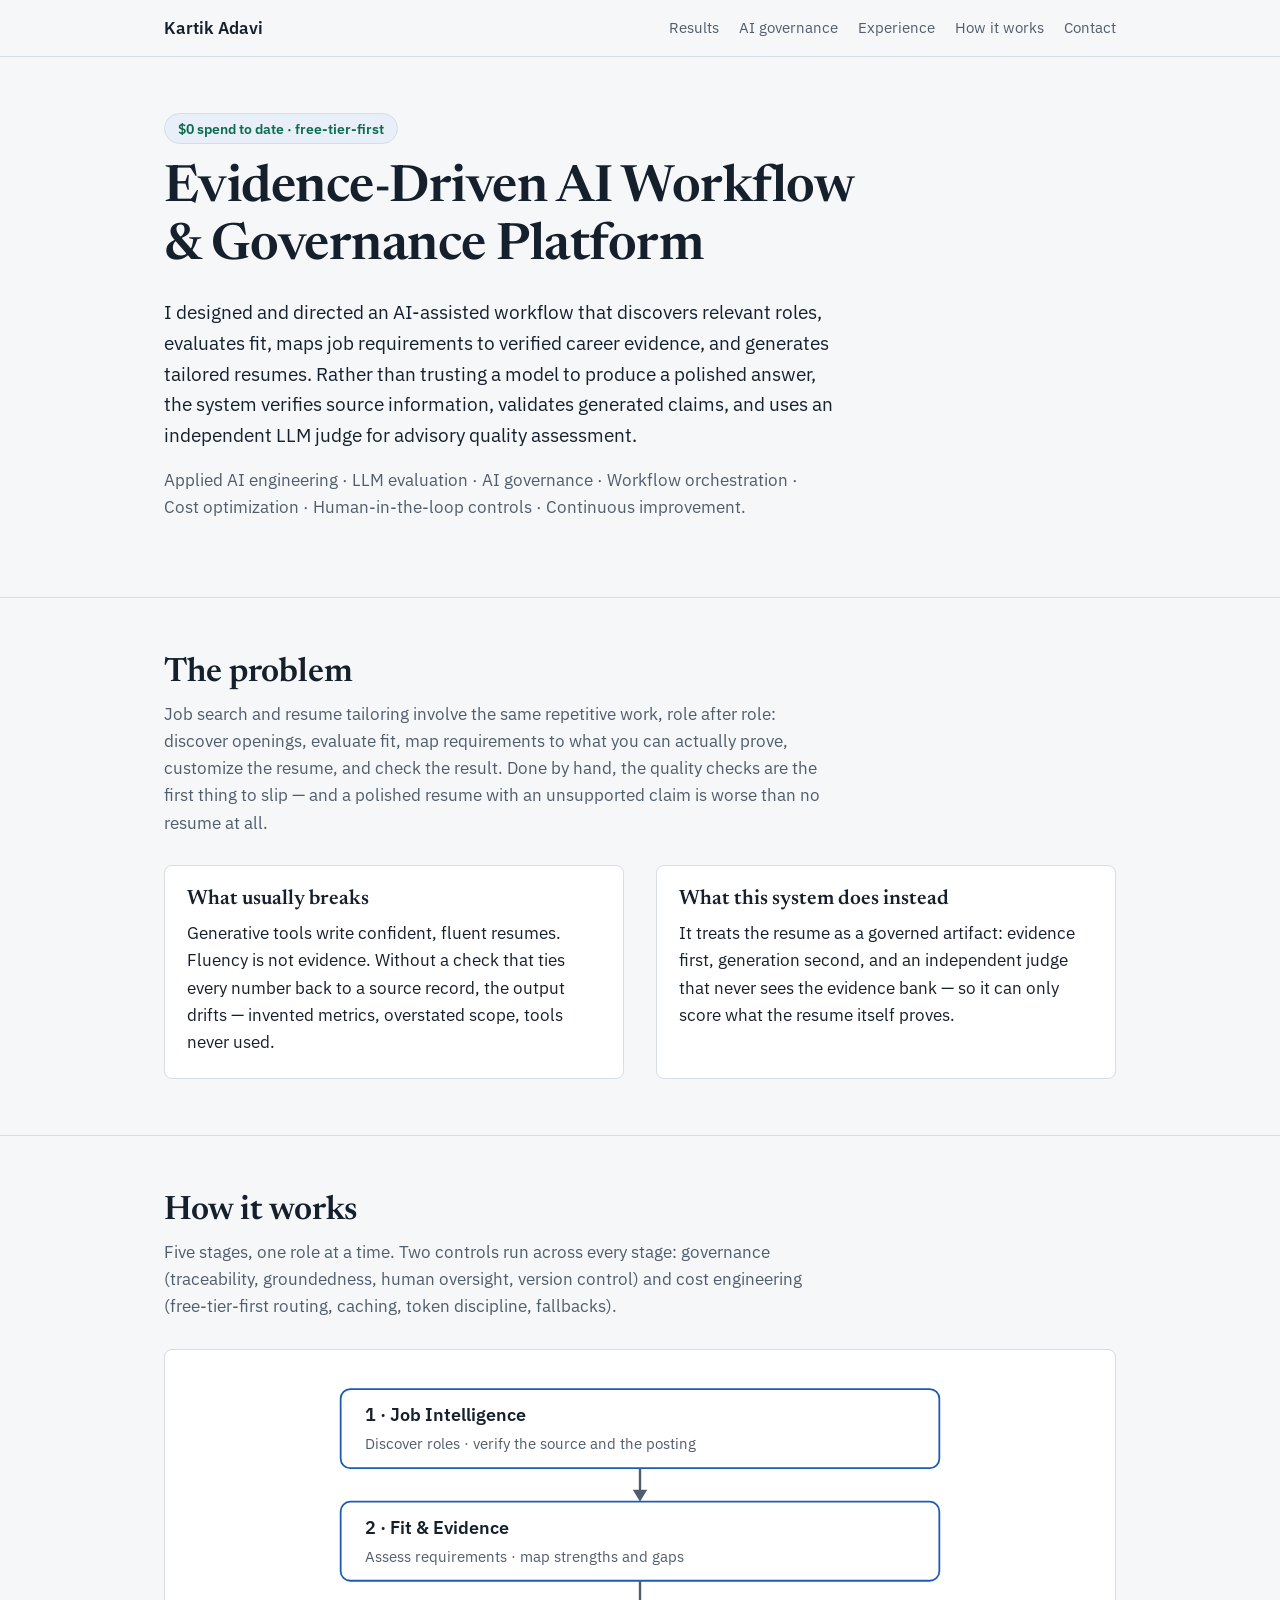
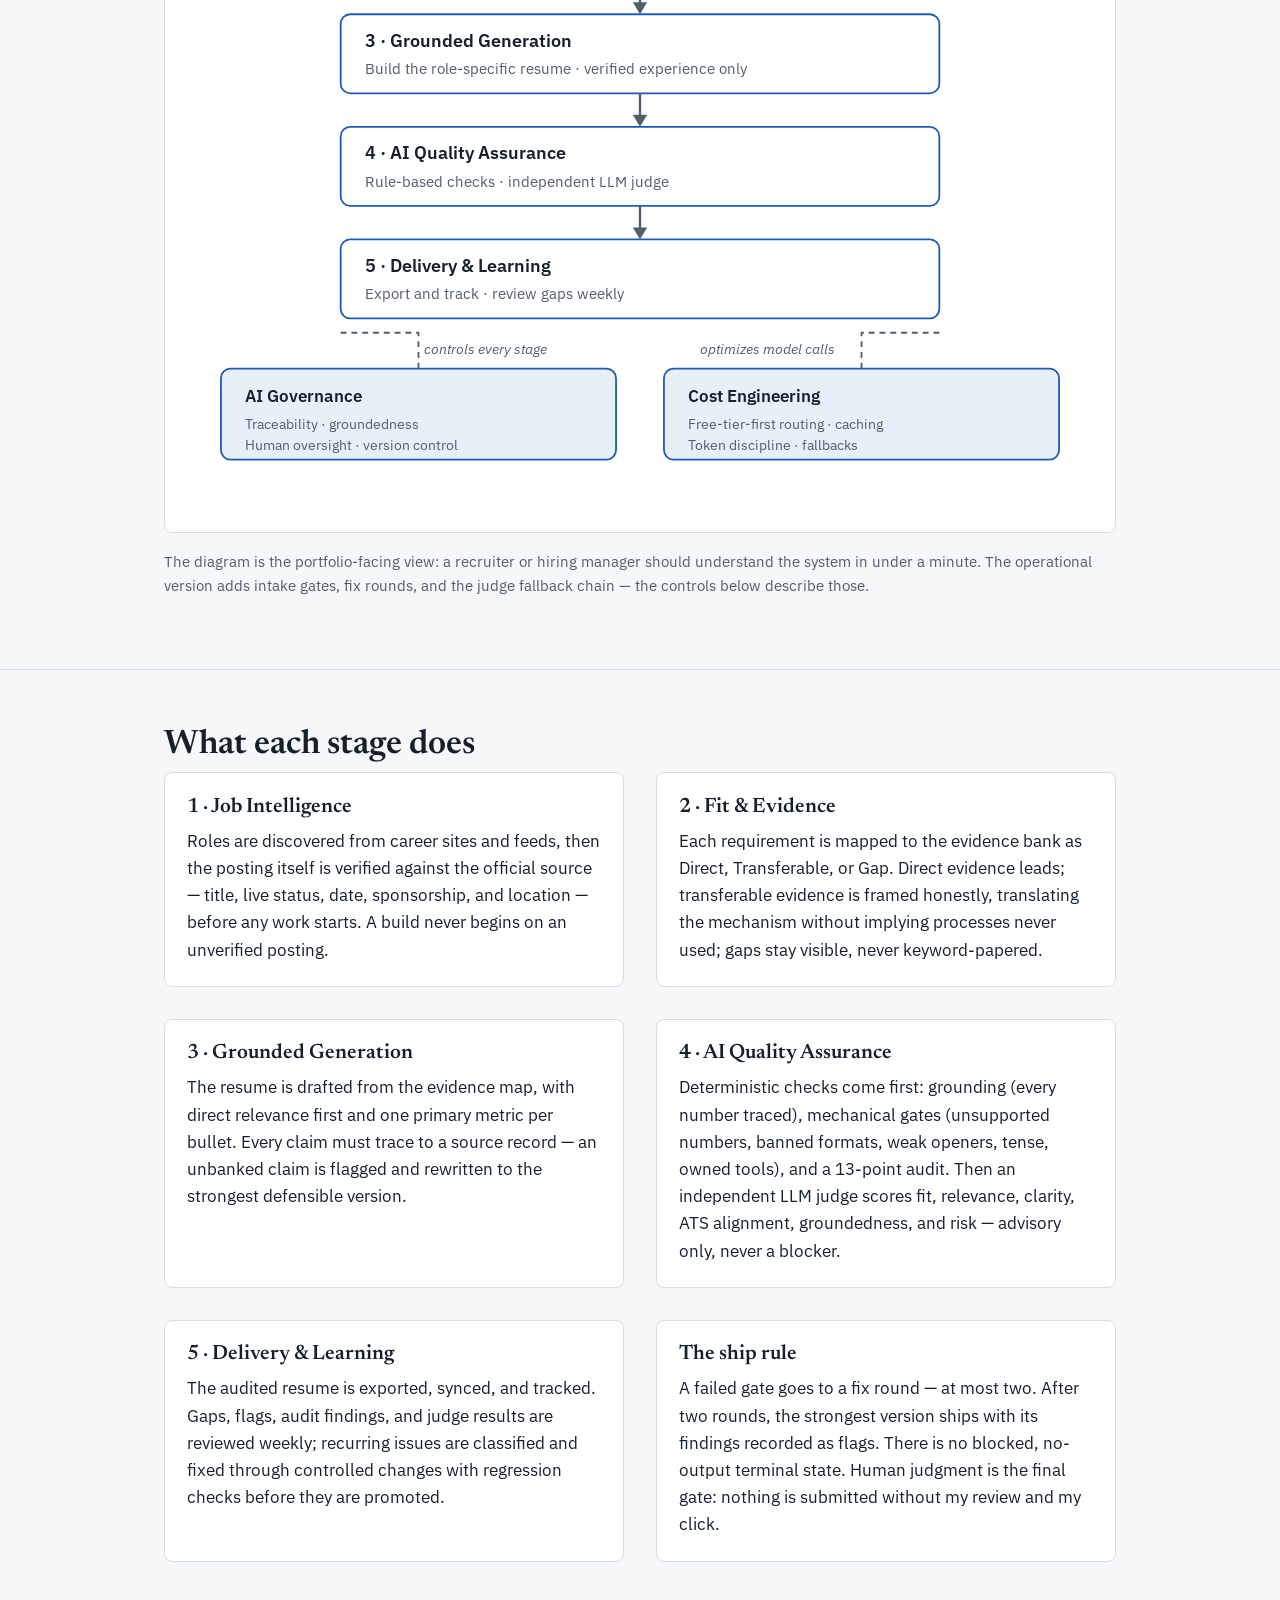
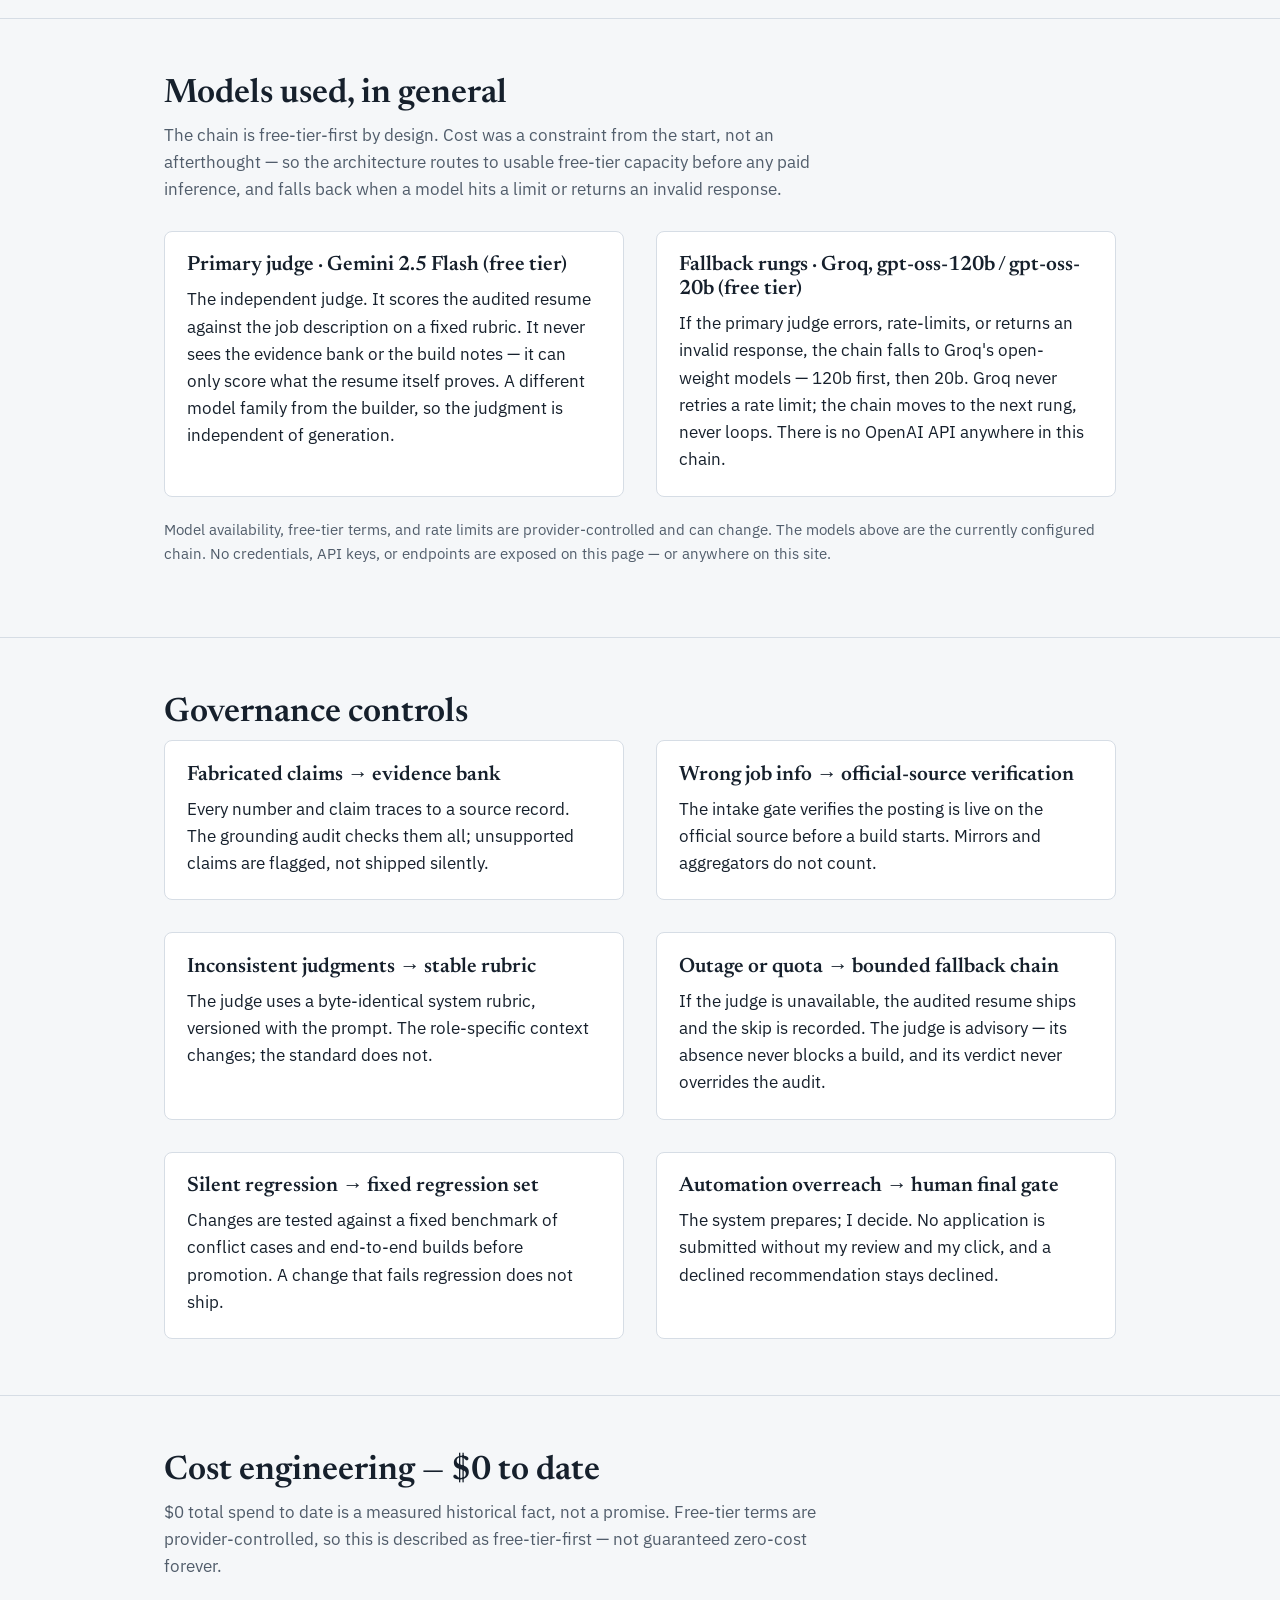
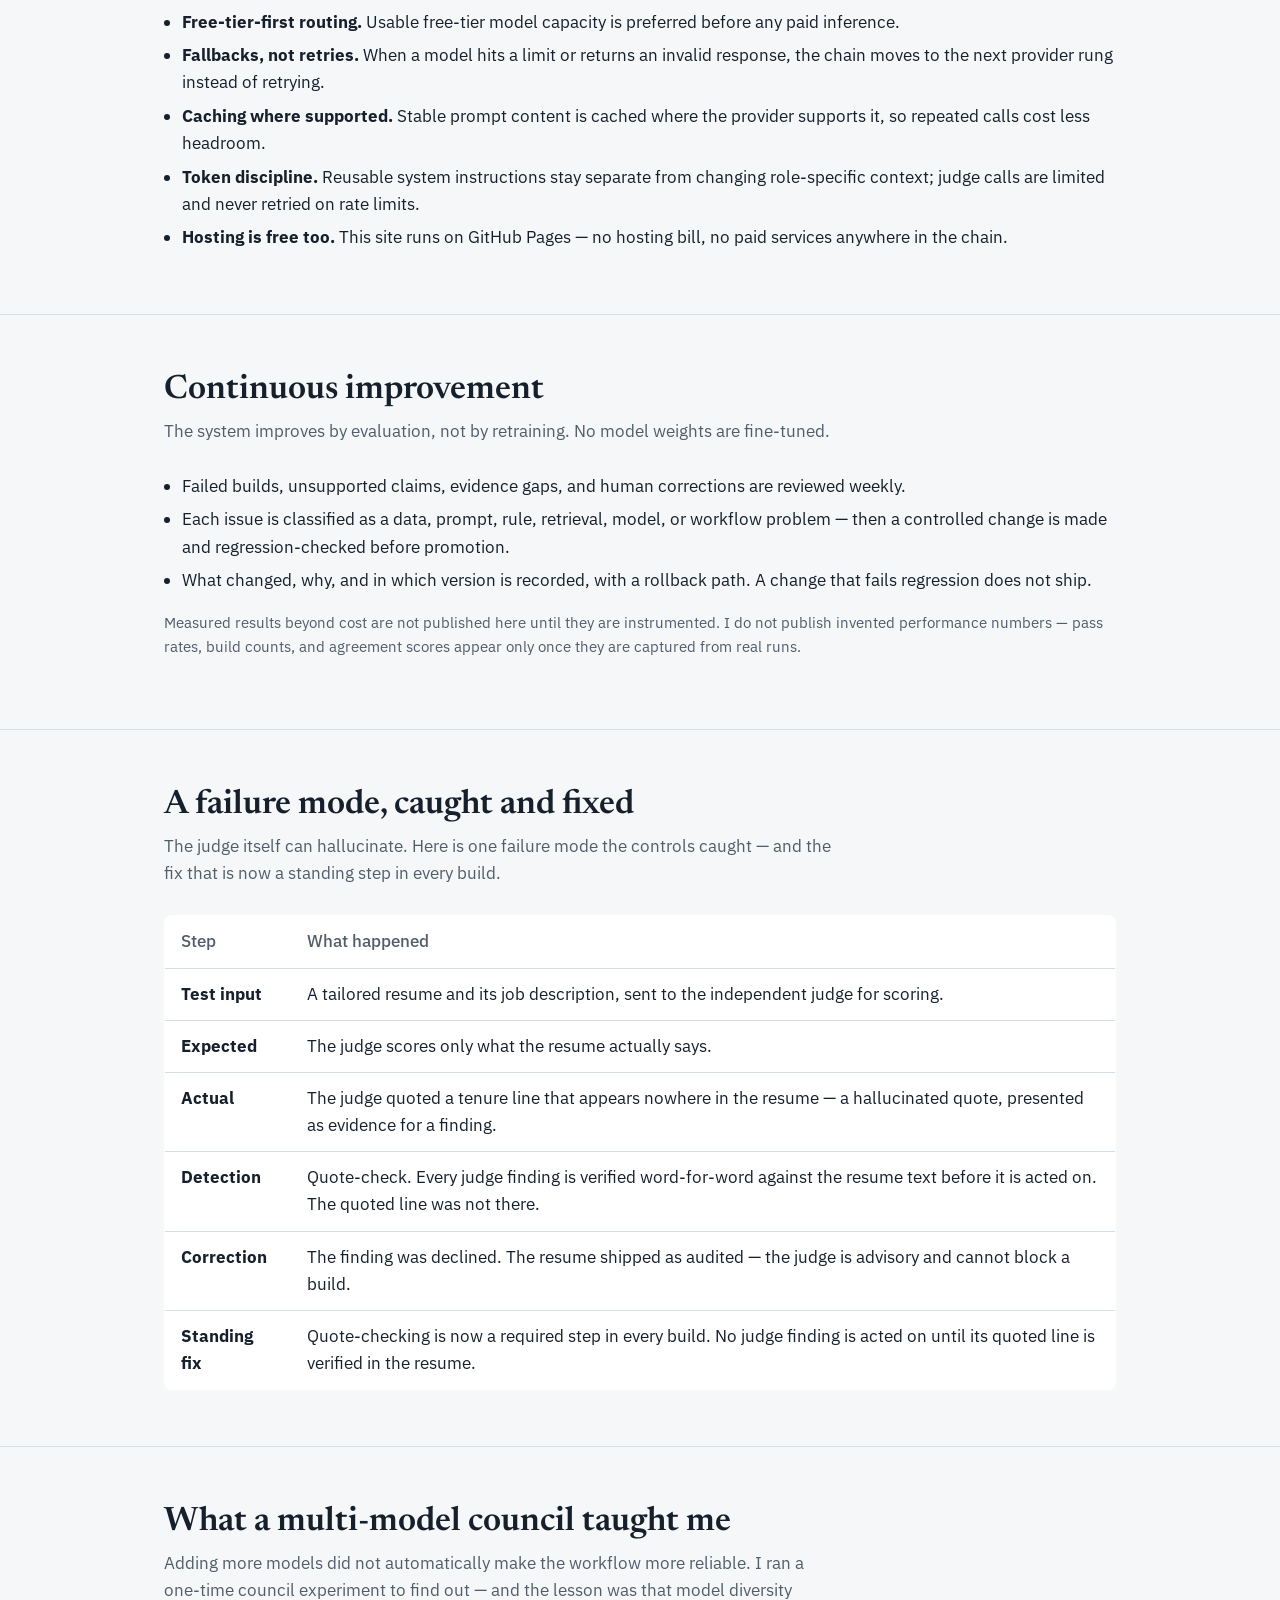
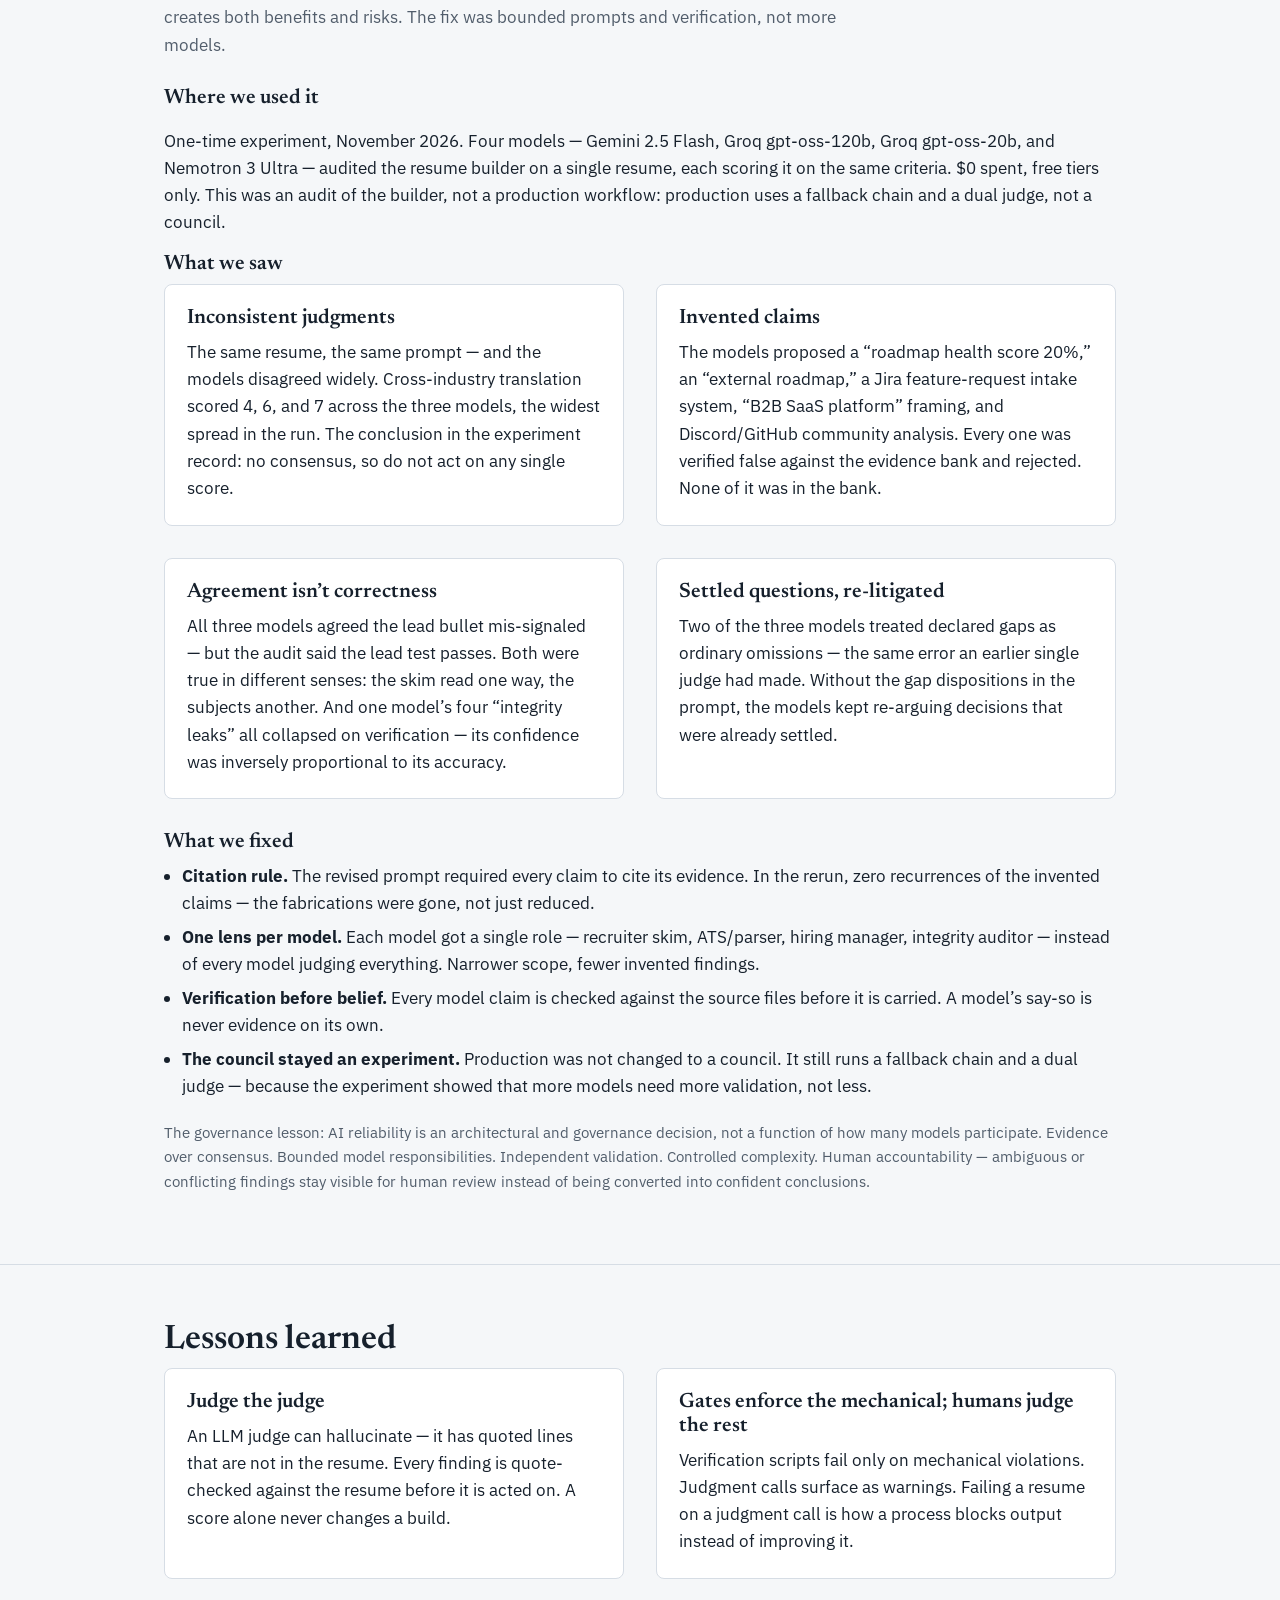
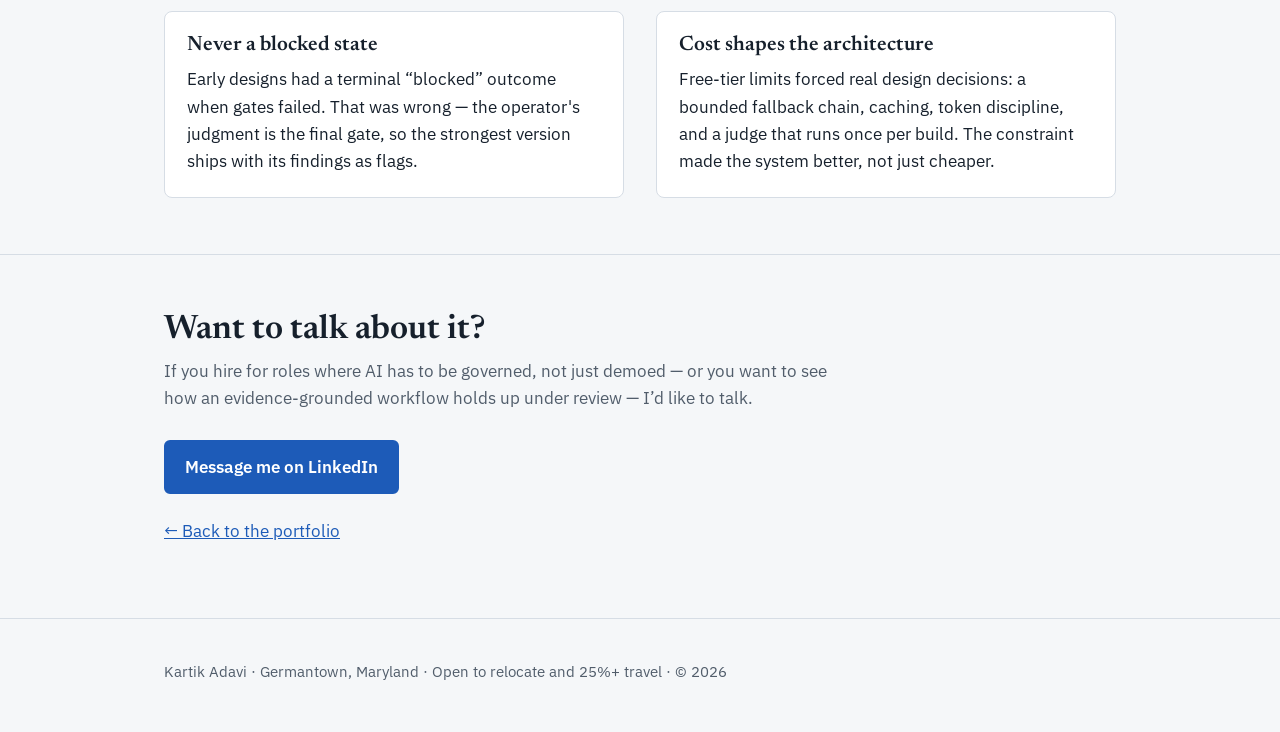
==== commit d39caadf: "Project page: add 'What a multi-model council taught me' section (where used / what we saw / what we" ====
--- a/project.html
+++ b/project.html
@@ -208,6 +208,31 @@
 </tbody></table></div>
 </div></section>
 
+<section id="council"><div class="wrap">
+<h2>What a multi-model council taught me</h2>
+<p class="sub">Adding more models did not automatically make the workflow more reliable. I ran a one-time council experiment to find out — and the lesson was that model diversity creates both benefits and risks. The fix was bounded prompts and verification, not more models.</p>
+
+<h3>Where we used it</h3>
+<p>One-time experiment, November 2026. Four models — Gemini 2.5 Flash, Groq gpt-oss-120b, Groq gpt-oss-20b, and Nemotron 3 Ultra — audited the resume builder on a single resume, each scoring it on the same criteria. $0 spent, free tiers only. This was an audit of the builder, not a production workflow: production uses a fallback chain and a dual judge, not a council.</p>
+
+<h3>What we saw</h3>
+<div class="cols">
+<div class="card"><h3>Inconsistent judgments</h3><p>The same resume, the same prompt — and the models disagreed widely. Cross-industry translation scored 4, 6, and 7 across the three models, the widest spread in the run. The conclusion in the experiment record: no consensus, so do not act on any single score.</p></div>
+<div class="card"><h3>Invented claims</h3><p>The models proposed a “roadmap health score 20%,” an “external roadmap,” a Jira feature-request intake system, “B2B SaaS platform” framing, and Discord/GitHub community analysis. Every one was verified false against the evidence bank and rejected. None of it was in the bank.</p></div>
+<div class="card"><h3>Agreement isn’t correctness</h3><p>All three models agreed the lead bullet mis-signaled — but the audit said the lead test passes. Both were true in different senses: the skim read one way, the subjects another. And one model’s four “integrity leaks” all collapsed on verification — its confidence was inversely proportional to its accuracy.</p></div>
+<div class="card"><h3>Settled questions, re-litigated</h3><p>Two of the three models treated declared gaps as ordinary omissions — the same error an earlier single judge had made. Without the gap dispositions in the prompt, the models kept re-arguing decisions that were already settled.</p></div>
+</div>
+
+<h3 style="margin-top:2rem">What we fixed</h3>
+<ul class="list">
+<li><strong>Citation rule.</strong> The revised prompt required every claim to cite its evidence. In the rerun, zero recurrences of the invented claims — the fabrications were gone, not just reduced.</li>
+<li><strong>One lens per model.</strong> Each model got a single role — recruiter skim, ATS/parser, hiring manager, integrity auditor — instead of every model judging everything. Narrower scope, fewer invented findings.</li>
+<li><strong>Verification before belief.</strong> Every model claim is checked against the source files before it is carried. A model’s say-so is never evidence on its own.</li>
+<li><strong>The council stayed an experiment.</strong> Production was not changed to a council. It still runs a fallback chain and a dual judge — because the experiment showed that more models need more validation, not less.</li>
+</ul>
+<p class="note" style="margin-top:1.25rem">The governance lesson: AI reliability is an architectural and governance decision, not a function of how many models participate. Evidence over consensus. Bounded model responsibilities. Independent validation. Controlled complexity. Human accountability — ambiguous or conflicting findings stay visible for human review instead of being converted into confident conclusions.</p>
+</div></section>
+
 <section id="lessons"><div class="wrap">
 <h2>Lessons learned</h2>
 <div class="cols">
